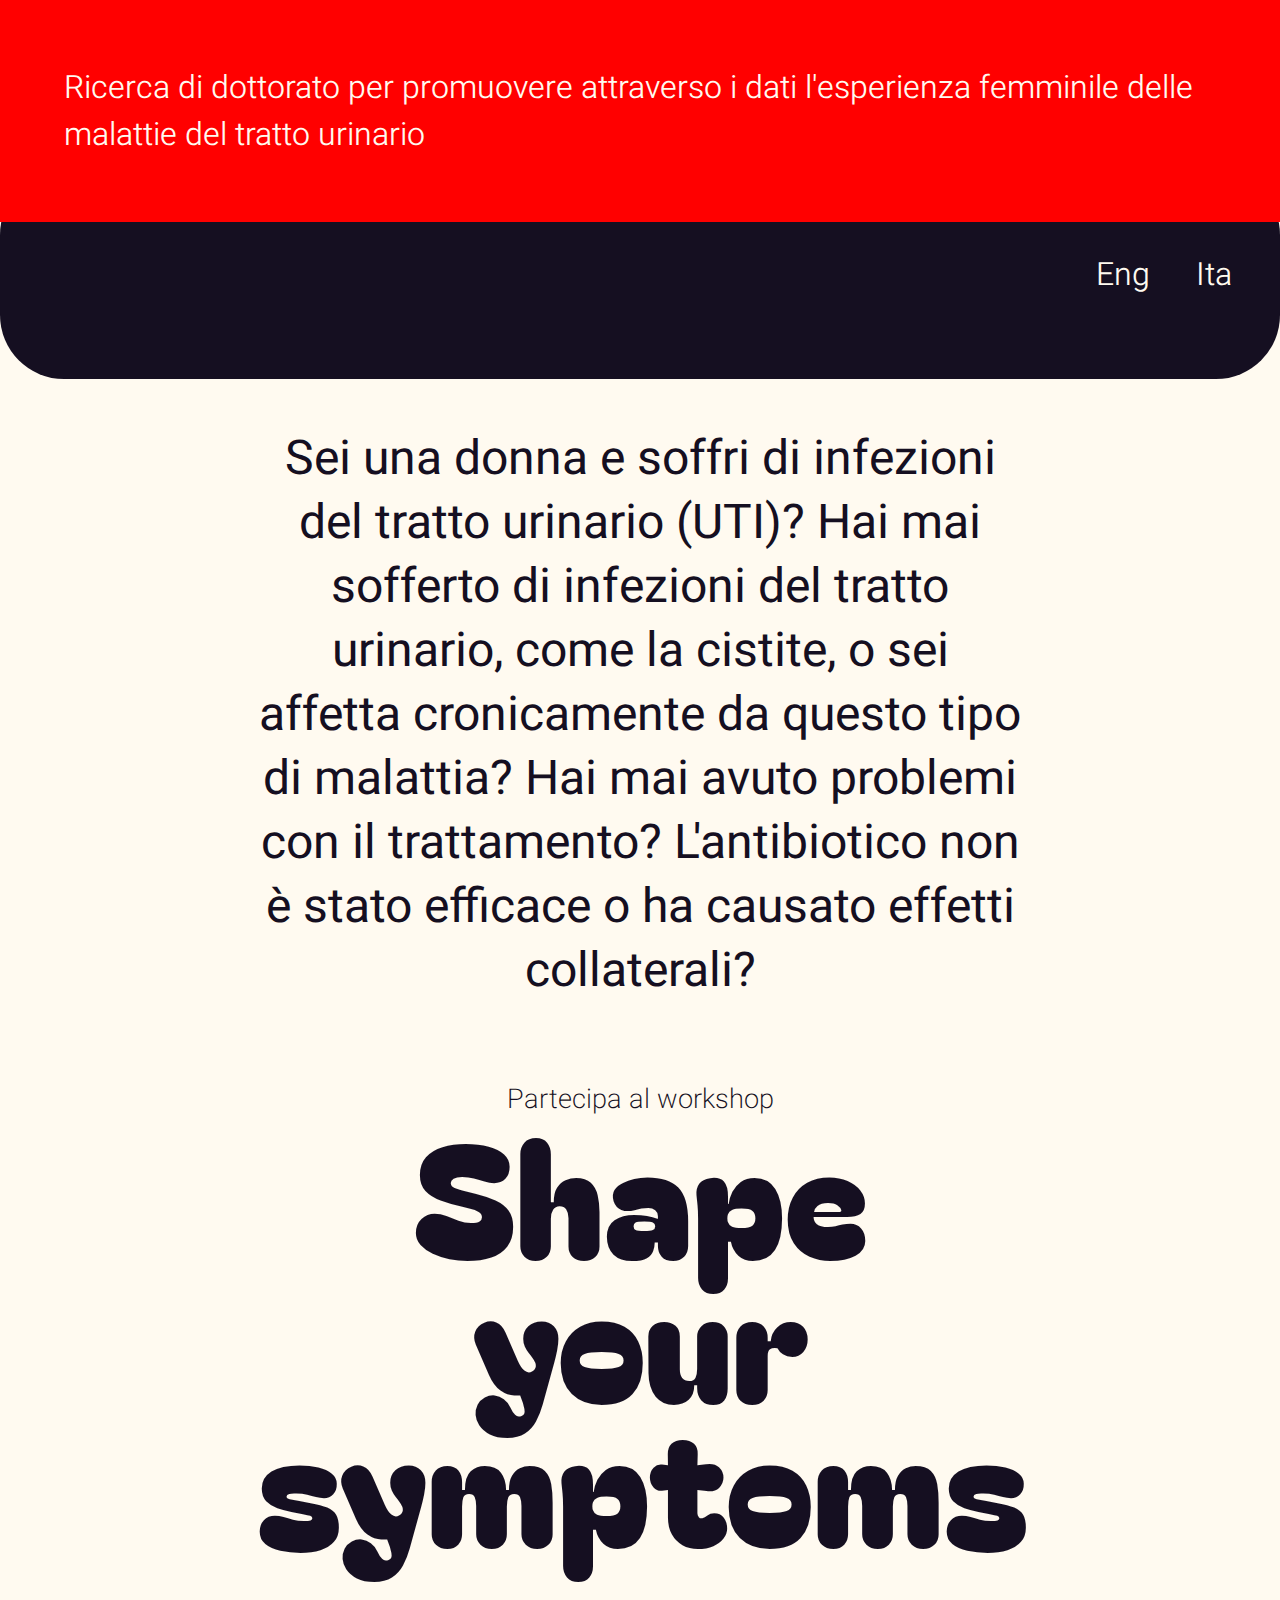
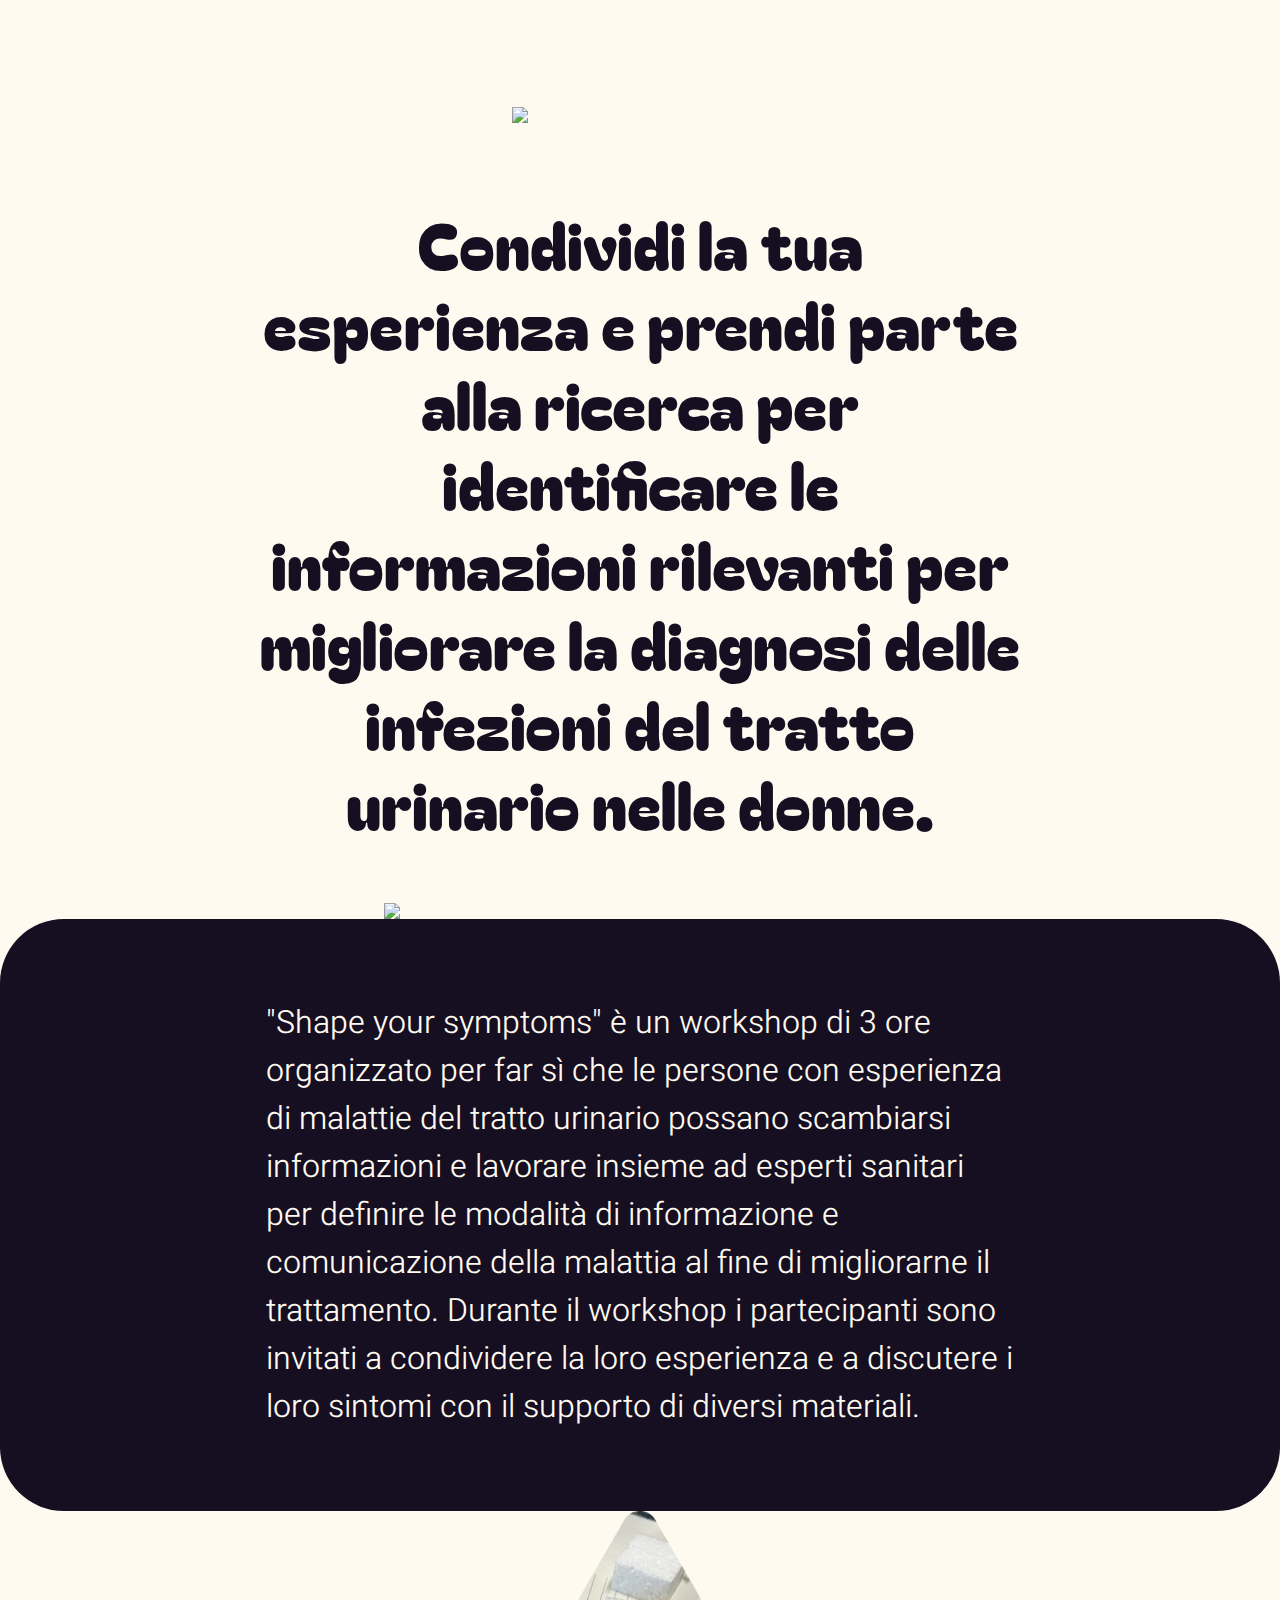
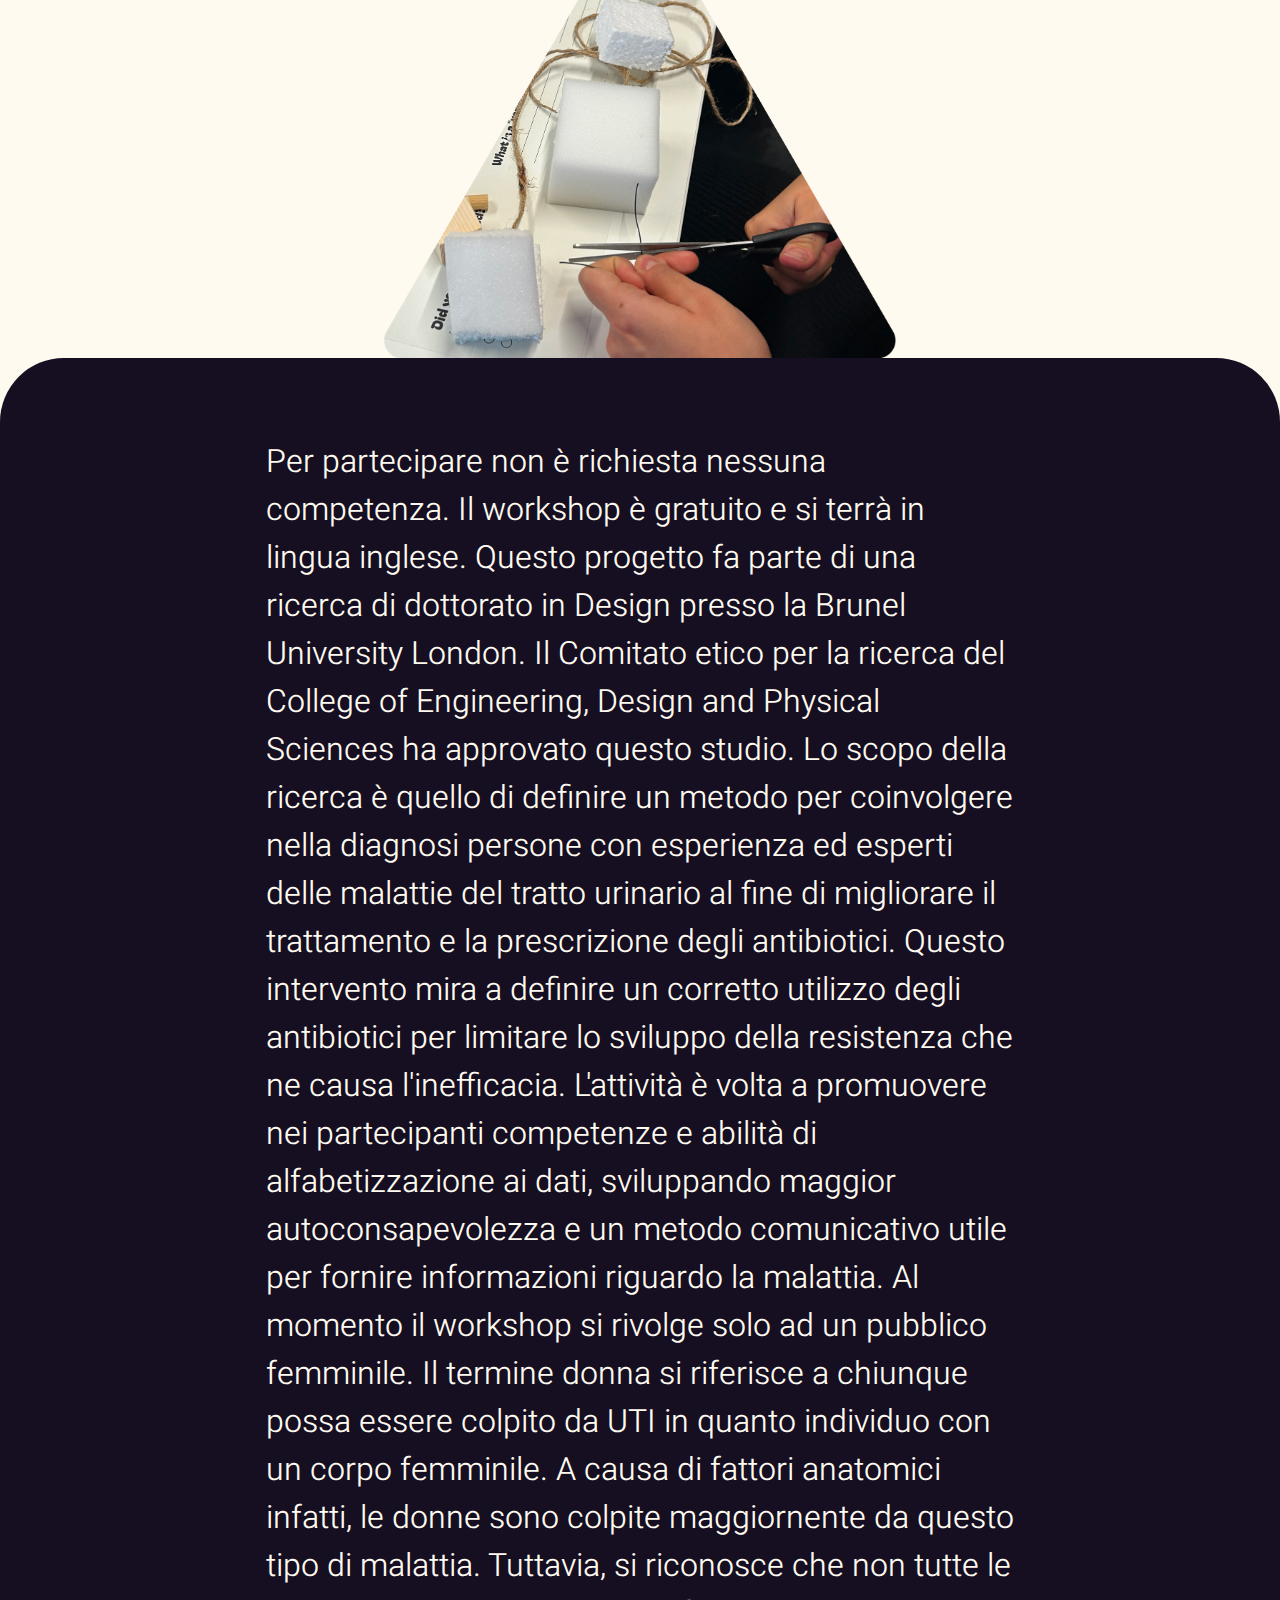
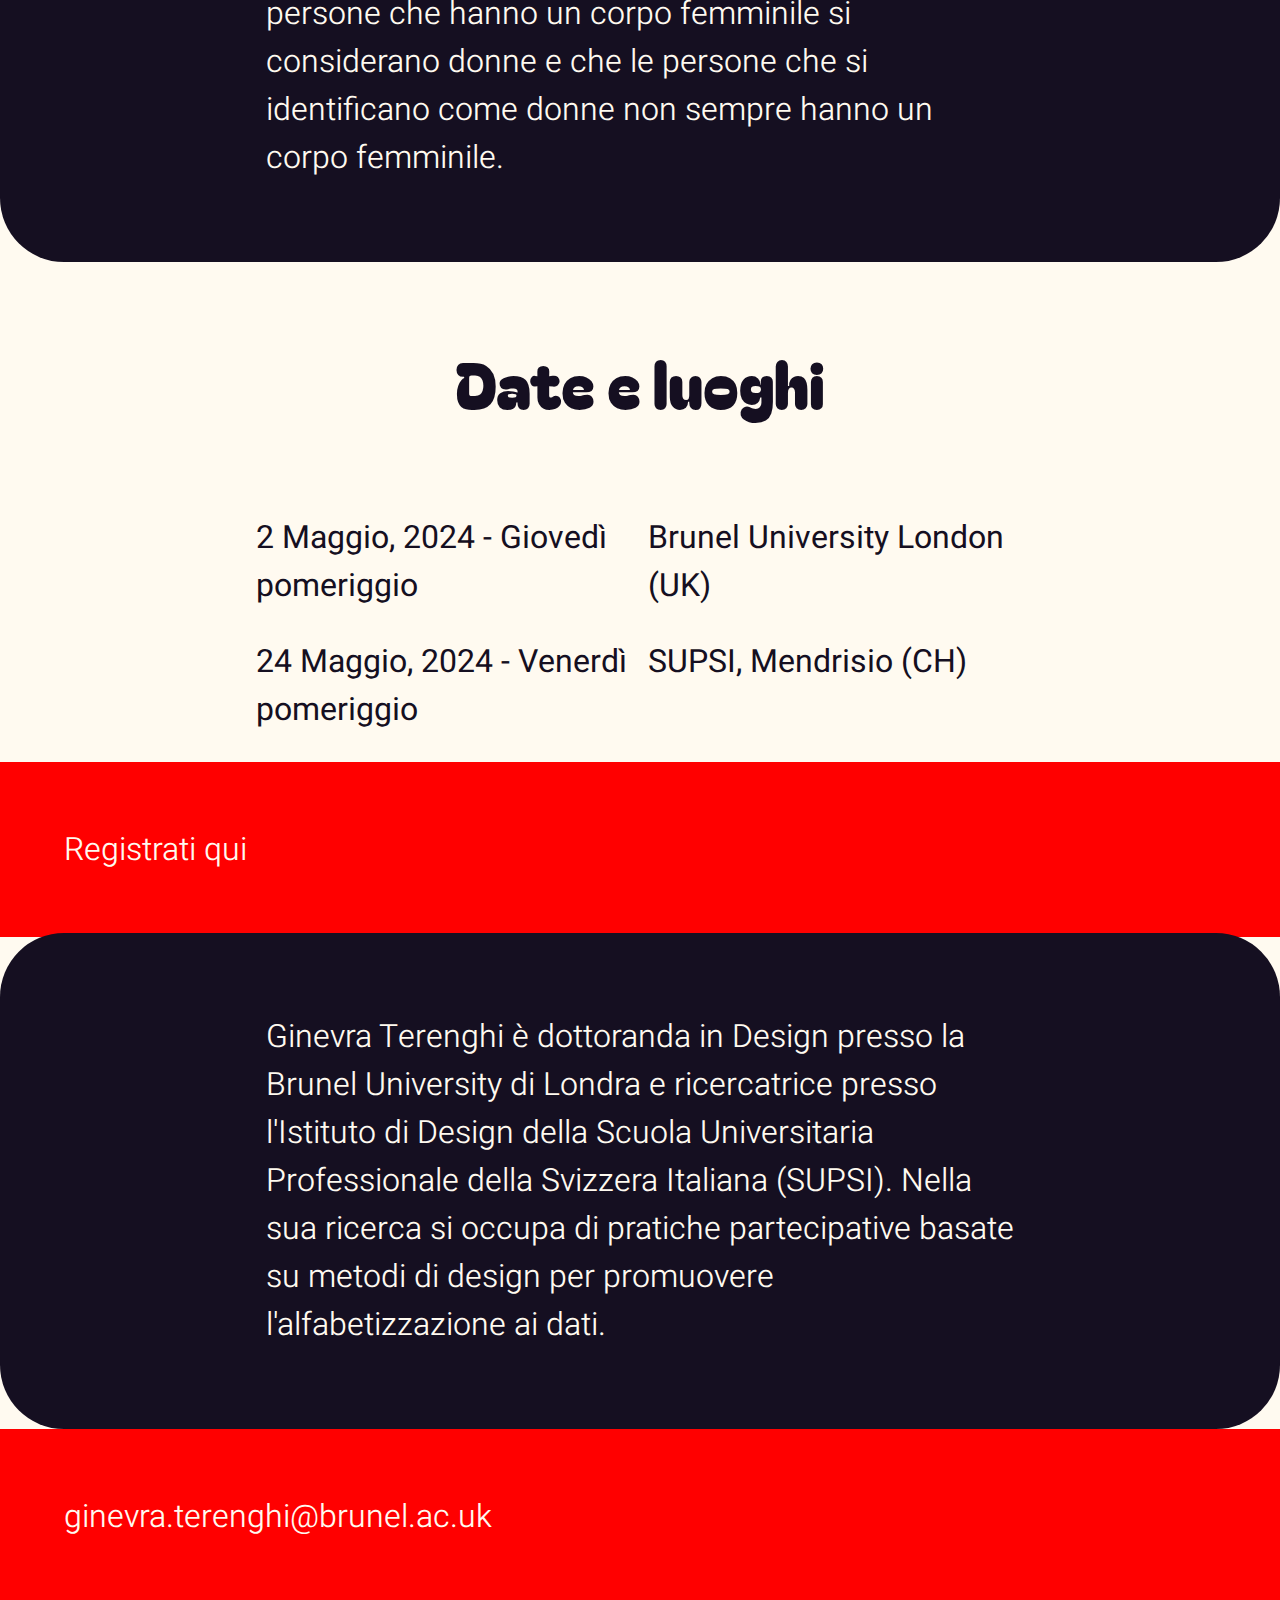
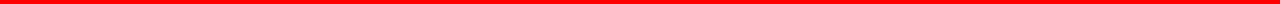
==== shape-your-symptoms-ita.html @ ef8afe9f "Update folders" ====
<!DOCTYPE html>
<html>

<head>
	<meta charset="utf-8">
	<meta name="viewport" content="width=device-width, initial-scale=1, shrink-to-fit=no">
	<title>Shape your symptoms: workshop</title>

	<!-- generate the social media meta tags from https://megatags.co/ and paste them here, replacing the placeholder ones -->
	<!-- Search Engine -->
	<meta name="description" content="Data pills and workshops to raise awareness on antibiotic consumption and AMR with data.">
	<meta name="image" content="thumbnail image of your work">
	<!-- Schema.org for Google -->
	<meta itemprop="name" content="MAKEAWARE!">
	<meta itemprop="description" content="Data pills and workshops to raise awareness on antibiotic consumption and AMR with data.">
	<meta itemprop="image" content="img-here">
	<!-- Twitter -->
	<meta name="twitter:card" content="summary">
	<meta name="twitter:title" content="MAKEAWARE!">
	<meta name="twitter:description" content="Data pills and workshops to raise awareness on antibiotic consumption and AMR with data.">
	<meta name="twitter:site" content="@name">
	<meta name="twitter:creator" content="your twitter handles here, if any">
	<meta name="twitter:image:src" content="thumbnail image of your work. Maximum dimension: 1024px x 512px; minimum dimension: 440px x 220px">
	<!-- Open Graph general (Facebook, Pinterest & Google+) -->
	<meta name="og:title" content="MAKEAWARE!">
	<meta name="og:description" content="Data pills and workshops to raise awareness on antibiotic consumption and AMR with data.">
	<meta name="og:image" content="thumbnail image of your work. Recommended dimension: 1200px x 630px; minimum dimension: 600px x 315px">
	<meta name="og:url" content="url to this page">
	<meta name="og:site_name" content="MAKEAWARE!">
	<meta name="og:locale" content="en_US">
	<meta name="og:type" content="website">


	<!-- fav icon link -->
	<link rel="shortcut icon" type="image/png" href="img/fav-s.png" />

	<!-- CSS -->
	<!-- <link rel="stylesheet" type="text/css" href="css/main.css">
	<link rel="stylesheet" type="text/css" href="css/pills.css">
	<link rel="stylesheet" type="text/css" href="css/network.css">
	<link rel="stylesheet" type="text/css" href="css/workshops.css">
	<link rel="stylesheet" type="text/css" href="css/questionnaire.css"> -->

	<link rel="stylesheet" type="text/css" href="css/shape-your-symptoms.css">

	<!-- font -->
	<link rel="preconnect" href="https://fonts.googleapis.com">
<link rel="preconnect" href="https://fonts.gstatic.com" crossorigin>
<link href="https://fonts.googleapis.com/css2?family=Bagel+Fat+One&display=swap" rel="stylesheet">

<link rel="preconnect" href="https://fonts.googleapis.com">
<link rel="preconnect" href="https://fonts.gstatic.com" crossorigin>
<link href="https://fonts.googleapis.com/css2?family=Bagel+Fat+One&family=Heebo:wght@100..900&display=swap" rel="stylesheet">



</head>


<body>

	<div class="navbar">
		<p class="shape-top">
            Ricerca di dottorato per promuovere attraverso i dati l'esperienza femminile delle malattie del tratto urinario
		</p>
	  </div>








	<!-- first line --->
	<!-- <div id="header-fixed-top">
		<section class="header-first">
			<p class="shape-top">
				PhD research to promote women’s agency in healthcare through data
			</p>
		</section>
    </div> -->

	<!-- second line --->

	<!-- <section class="header-second">
	
		<div class="container-language">
			<div class="box-language box1-language">
				<p class="text-white date">
					<a href="xxx">Eng</a>
				</p>
			</div>
			<div class="box-language box1-language">
				<p class="text-white date">
					<a href="xxx">Ita</a>
				</p>
			</div>
			<div class="box-language box1-language">
				<p class="text-white date">
					<a href="xxx">Fr</a>
				</p>
			</div>
			<div class="box-language box1-language">
				<p class="text-white date">
					<a href="xxx">Ger</a>
				</p>
			</div>
			
		</div>
	</section> -->
	
	<div class="main">
	<!-- second line --->
	<section class="block-dark">
		<div class="container-language">
			<div class="box-language box1-language">
				<p class="text-white date">
					<a href="index.html">Eng</a>
				</p>
			</div>
			<div class="box-language box1-language">
				<p class="text-white date">
					<a href="shape-your-symptoms-ita.html">Ita</a>
				</p>
			</div>
		</div>
	</section>

	<section class="block">
		<p class="text-question">
			Sei una donna e soffri di infezioni del tratto urinario (UTI)? Hai mai sofferto di infezioni del tratto urinario, come la cistite, o sei affetta cronicamente da questo tipo di malattia? Hai mai avuto problemi con il trattamento? L'antibiotico non è stato efficace o ha causato effetti collaterali?
		</p>
	</section>

	<section class="block">
		<p class="text-little">
			Partecipa al workshop
		</p>
		<p class="text-title">
			Shape your symptoms
		</p>
	</section>

	<section class="hand">
		<img class="w-pic1" src="img/hand.png">
	</section>

	<section class="block">
		<p class="text-special">
			Condividi la tua esperienza e prendi parte alla ricerca per identificare le informazioni rilevanti per migliorare la diagnosi delle infezioni del tratto urinario nelle donne. 
		</p>
	</section>

	<section class="block-pic">
		<img class="w-pic2" src="img/shape-pic1.png">
	</section>

	<section class="block-dark">
		<p class="text-white">
			"Shape your symptoms" è un workshop di 3 ore organizzato per far sì che le persone con esperienza di malattie del tratto urinario possano scambiarsi informazioni e lavorare insieme ad esperti sanitari per definire le modalità di informazione e comunicazione della malattia al fine di migliorarne il trattamento. Durante il workshop i partecipanti sono invitati a condividere la loro esperienza e a discutere i loro sintomi con il supporto di diversi materiali. 
		</p>
	</section>

	<section class="block-pic">
		<img class="w-pic2" src="img/shape-pic2.png">
	</section>

	<section class="block-dark">
		<p class="text-white">
			Per partecipare non è richiesta nessuna competenza. Il workshop è gratuito e si terrà in lingua inglese. Questo progetto fa parte di una ricerca di dottorato in Design presso la Brunel University London. Il Comitato etico per la ricerca del College of Engineering, Design and Physical Sciences ha approvato questo studio. Lo scopo della ricerca è quello di definire un metodo per coinvolgere nella diagnosi persone con esperienza ed esperti delle malattie del tratto urinario al fine di migliorare il trattamento e la prescrizione degli antibiotici. Questo intervento mira a definire un corretto utilizzo degli antibiotici per limitare lo sviluppo della resistenza che ne causa l'inefficacia. L'attività è volta a promuovere nei partecipanti competenze e abilità di alfabetizzazione ai dati, sviluppando maggior autoconsapevolezza e un metodo comunicativo utile per fornire informazioni riguardo la malattia.
            Al momento il workshop si rivolge solo ad un pubblico femminile. Il termine donna si riferisce a chiunque possa essere colpito da UTI in quanto individuo con un corpo femminile. A causa di fattori anatomici infatti, le donne sono colpite maggiornente da questo tipo di malattia. Tuttavia, si riconosce che non tutte le persone che hanno un corpo femminile si considerano donne e che le persone che si identificano come donne non sempre hanno un corpo femminile.
		</p>
	</section>

	<section class="block">
		<p class="text-special">
			Date e luoghi
		</p>
	</section>

	<section class="block">
	
		<div class="container">
			<div class="box box1">
				<p class="text-dark">
					2 Maggio, 2024 - Giovedì pomeriggio
				</p>
			</div>
			<div class="box box2">
				<p class="text-dark">
					Brunel University London (UK)
				</p>
			</div>
		</div>
	
	</section>

	<section class="block">
	
		<div class="container">
			<div class="box box1">
				<p class="text-dark">
					24 Maggio, 2024 - Venerdì pomeriggio
				</p>
			</div>
			<div class="box box2 space">
				<p class="text-dark">
					SUPSI, Mendrisio (CH)
				</p>
			</div>
		</div>
	
	</section>

	<!-- register here --->
		<section class="header-first">
			<p class="shape-top">
				<a href="https://forms.office.com/pages/responsepage.aspx?id=sZetTDVZA0GoZletmKFRfliASOpH655BlayQ9qJbtXpUMEQzQVNXMjlOWEQzQ1RLNllTWk9QUE1ZMS4u" target="_blank">Registrati qui</a>
			</p>
		</section>
	
	<section class="block-dark-last">
		<p class="text-white">
			Ginevra Terenghi è dottoranda in Design presso la Brunel University di Londra e ricercatrice presso l'Istituto di Design della Scuola Universitaria Professionale della Svizzera Italiana (SUPSI). Nella sua ricerca si occupa di pratiche partecipative basate su metodi di design per promuovere l'alfabetizzazione ai dati.
		</p>
	</section>


	<!-- mail --->
	<section class="header-first">
		<p class="shape-top">
			<a href="mailto:ginevra.terenghi@brunel.ac.uk" class="footer-link">ginevra.terenghi@brunel.ac.uk</a>
			
		</p>
	</section>



	
</div>
		
	



</body>
---- css/shape-your-symptoms.css ----
/* _________________________font_________________________________ */

.bagel-fat one-regular {
	font-family: "Bagel Fat One", system-ui;
	font-weight: 400;
	font-style: normal;
  }

  .heebo {
	font-family: "Heebo", sans-serif;
	font-optical-sizing: auto;
	font-weight: 300;
	font-style: normal;
  }
  
  .bagel-fat one-regular {
	font-family: "Bagel Fat One", system-ui;
	font-weight: 400;
	font-style: normal;
  }

  section {
    display: block;
	margin:auto;
	height:fit-content;
	margin-bottom: -4px;
}
  
 
 /* _________________________font_________________________________ */

 body {
	margin: 0;
	padding: 0;
}


.main {
	background-color: #FFFAF0;
	margin: 0;
	margin-top:10.7rem;
	padding: 0;
}

.navbar {
	overflow: hidden;
	background-color: #FF0000;
	position: fixed; /* Set the navbar to fixed position */
	top: 0; /* Position the navbar at the top of the page */
	width: 100%; /* Full width */
	padding:2rem;
  }

/* #header-fixed-top {
	position: fixed;
	width: 100%;
	z-index: 1;
} */

.header-first {
	padding:2rem;
	background-color: #FF0000;
}

.header-second {
	padding:2rem;
	background-color: #150F21;
	border-radius: 4rem;
	margin:0;
}

.block-dark {
	padding:1rem;
	padding-top: 3rem;
	padding-bottom: 3rem;
	background-color: #150F21;
	border-radius: 4rem;
	margin-bottom:0rem;
	margin-top:0rem;
}


.block-dark-last {
	padding:1rem;
	padding-top: 3rem;
	padding-bottom: 3rem;
	background-color: #150F21;
	border-radius: 4rem;
	margin-bottom:0rem;
}


.shape-top {
	font-family: "Heebo", sans-serif;
  	font-optical-sizing: auto;
  	font-weight: 300;
  	font-style: normal;
	font-size: 2rem;
	color: #FFFAF0;
	text-decoration: none;
	padding-left:2rem;

  }

  .shape-top a {
	font-family: "Heebo", sans-serif;
  	font-optical-sizing: auto;
  	font-weight: 300;
  	font-style: normal;
	font-size: 2rem;
	color: #FFFAF0;
	text-decoration: none;
	
  }

  .shape-top :hover {
	font-family: "Heebo", sans-serif;
  	font-optical-sizing: auto;
  	font-weight: 600;
  	font-style: normal;
	font-size: 2rem;
	color: #FFFAF0;
	text-decoration: none;
	
  }

  .language-top {
	font-family: "Heebo", sans-serif;
  	font-optical-sizing: auto;
  	font-weight: 300;
  	font-style: normal;
	font-size: 2rem;
	text-align: right;
	color: #FFFAF0;
  }

.text-question {
	font-family: "Heebo", sans-serif;
  	font-optical-sizing: auto;
  	font-weight: 400;
  	font-style: normal;
	font-size: 3rem;
	line-height: 4rem;
	color: #150F21;
	text-align: center;
  }

  .text-white {
	font-family: "Heebo", sans-serif;
  	font-optical-sizing: auto;
  	font-weight: 300;
  	font-style: normal;
	font-size: 2rem;
	line-height: 3rem;
	color: #FFFAF0;
	text-align: left;
	width: 60%;
	margin-left: auto;
	margin-right: auto;
  }

  .text-white a {
	font-family: "Heebo", sans-serif;
  	font-optical-sizing: auto;
  	font-weight: 300;
  	font-style: normal;
	font-size: 2rem;
	line-height: 3rem;
	color: #FFFAF0;
	text-align: left;
	width: 60%;
	margin-left: auto;
	margin-right: auto;
	text-decoration: none;
  }

  .text-white :hover {
	font-family: "Heebo", sans-serif;
  	font-optical-sizing: auto;
  	font-weight: 600;
  	font-style: normal;
	font-size: 2rem;
	line-height: 3rem;
	color: #FFFAF0;
	text-align: left;
	width: 60%;
	margin-left: auto;
	margin-right: auto;
  }

  .text-dark {
	font-family: "Heebo", sans-serif;
  	font-optical-sizing: auto;
  	font-weight: 400;
  	font-style: normal;
	font-size: 2rem;
	line-height: 3rem;
	color: #150F21;
	text-align: left;
	margin:0;
	padding:0;
  }

  .text-little {
	font-family: "Heebo", sans-serif;
  	font-optical-sizing: auto;
  	font-weight: 200;
  	font-style: normal;
	font-size: 1.7rem;
	color: #150F21;
	text-align: center;
	margin-top: 5rem;
	margin-bottom: 0;
	padding-bottom: 0;
  }

  .text-title {
	font-family: "Bagel Fat One", system-ui;
	font-weight: 400;
	font-style: normal;
	font-size: 10rem;
	line-height: 9rem;
	color: #150F21;
	text-align: center;
	padding-top: 0;
	margin-top: 0;
  }

  .text-special {
	font-family: "Bagel Fat One", system-ui;
	font-weight: 400;
	font-style: normal;
	font-size: 4rem;
	line-height: 5rem;
	color: #150F21;
	text-align: center;
	padding-top: 0;
	margin-top: 5rem;
	padding-bottom: 0;
	/* margin-bottom: 5rem; */
  }

.block {
	padding:0rem;
	width: 60%;
	margin-left: auto;
	margin-right: auto;
}

.block-pic {
	padding:0rem;
	width: 40%;
	margin-left: auto;
	margin-right: auto;
	margin-bottom:-4px;
	padding-bottom:0;
}

.hand {
	padding:0rem;
	margin-left: 40%;
	margin-right: 0;
}

.w-pic1 {
	align-content: right;
	width:100%;
}

.w-pic2 {
	align-content: centred;
	width:100%;
	margin-left: auto;
	margin-right: auto;
	padding-bottom:0rem;
}


.container {
    display: flex;
    justify-content: space-between;
    width: 100%;
	padding-top:2rem;
	margin-bottom:0rem;
}

.box {
    width: 100%; /* Adjusts the width of each box to fit side by side in the container */
    padding-top: 0;
    text-align: left;
}

.box1 {
	padding-right: 1rem;
	padding-top: 0;
	width: 50%;
}

.box2 {
	width: 50%;
	padding-top: 0;
}

.container-language {
    display: flex;
    justify-content: space-between;
    width: 10%;
	margin-left: auto; 
	margin-right: 0;
	padding-right: 3rem;
}


.box-language {
    width: 100%; /* Adjusts the width of each box to fit side by side in the container */
    padding: 0;
    text-align: right;
	margin:0;
}

.box1-language {
	padding-right: 0rem;
	width: 20%;
}


.space {
	margin-bottom:5rem;
}

.space2 {
	margin-bottom:2rem;
}








/* _________________________break point_________________________________ */

@media (min-width: 900px) {

}
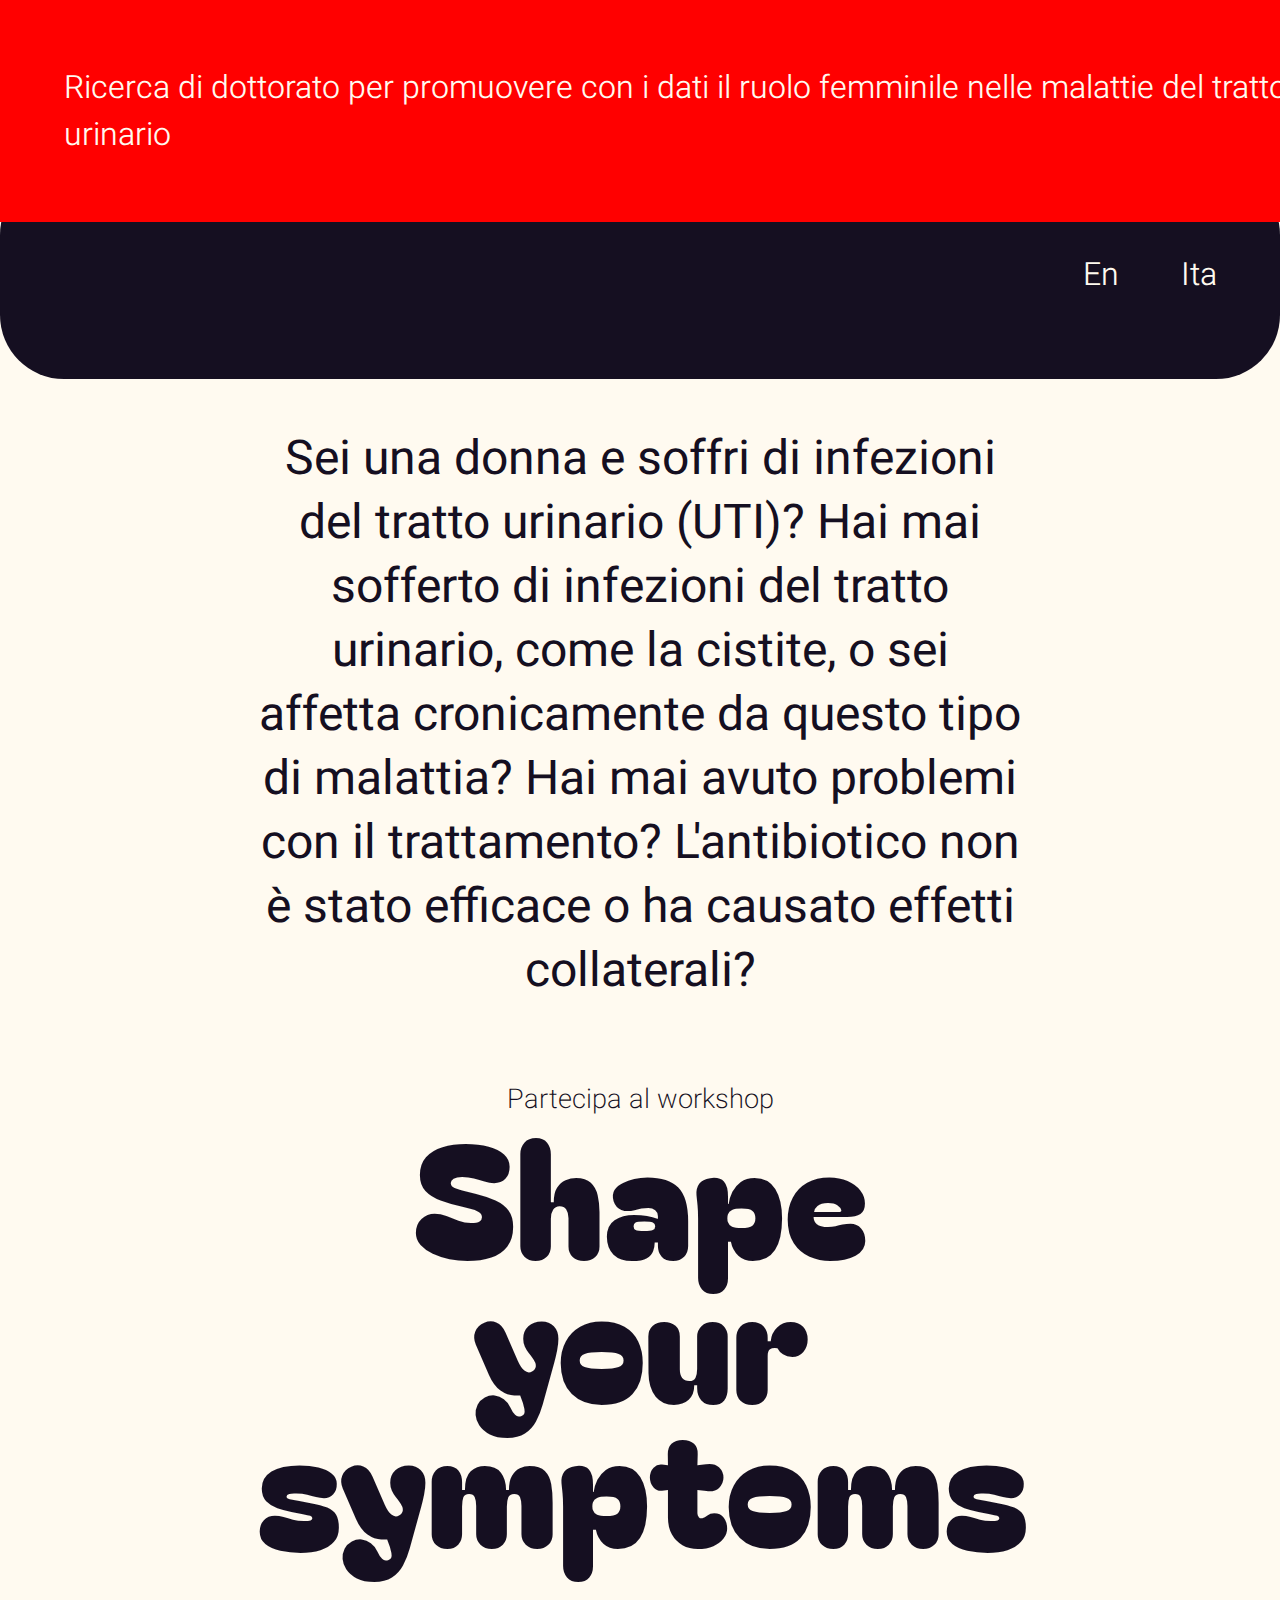
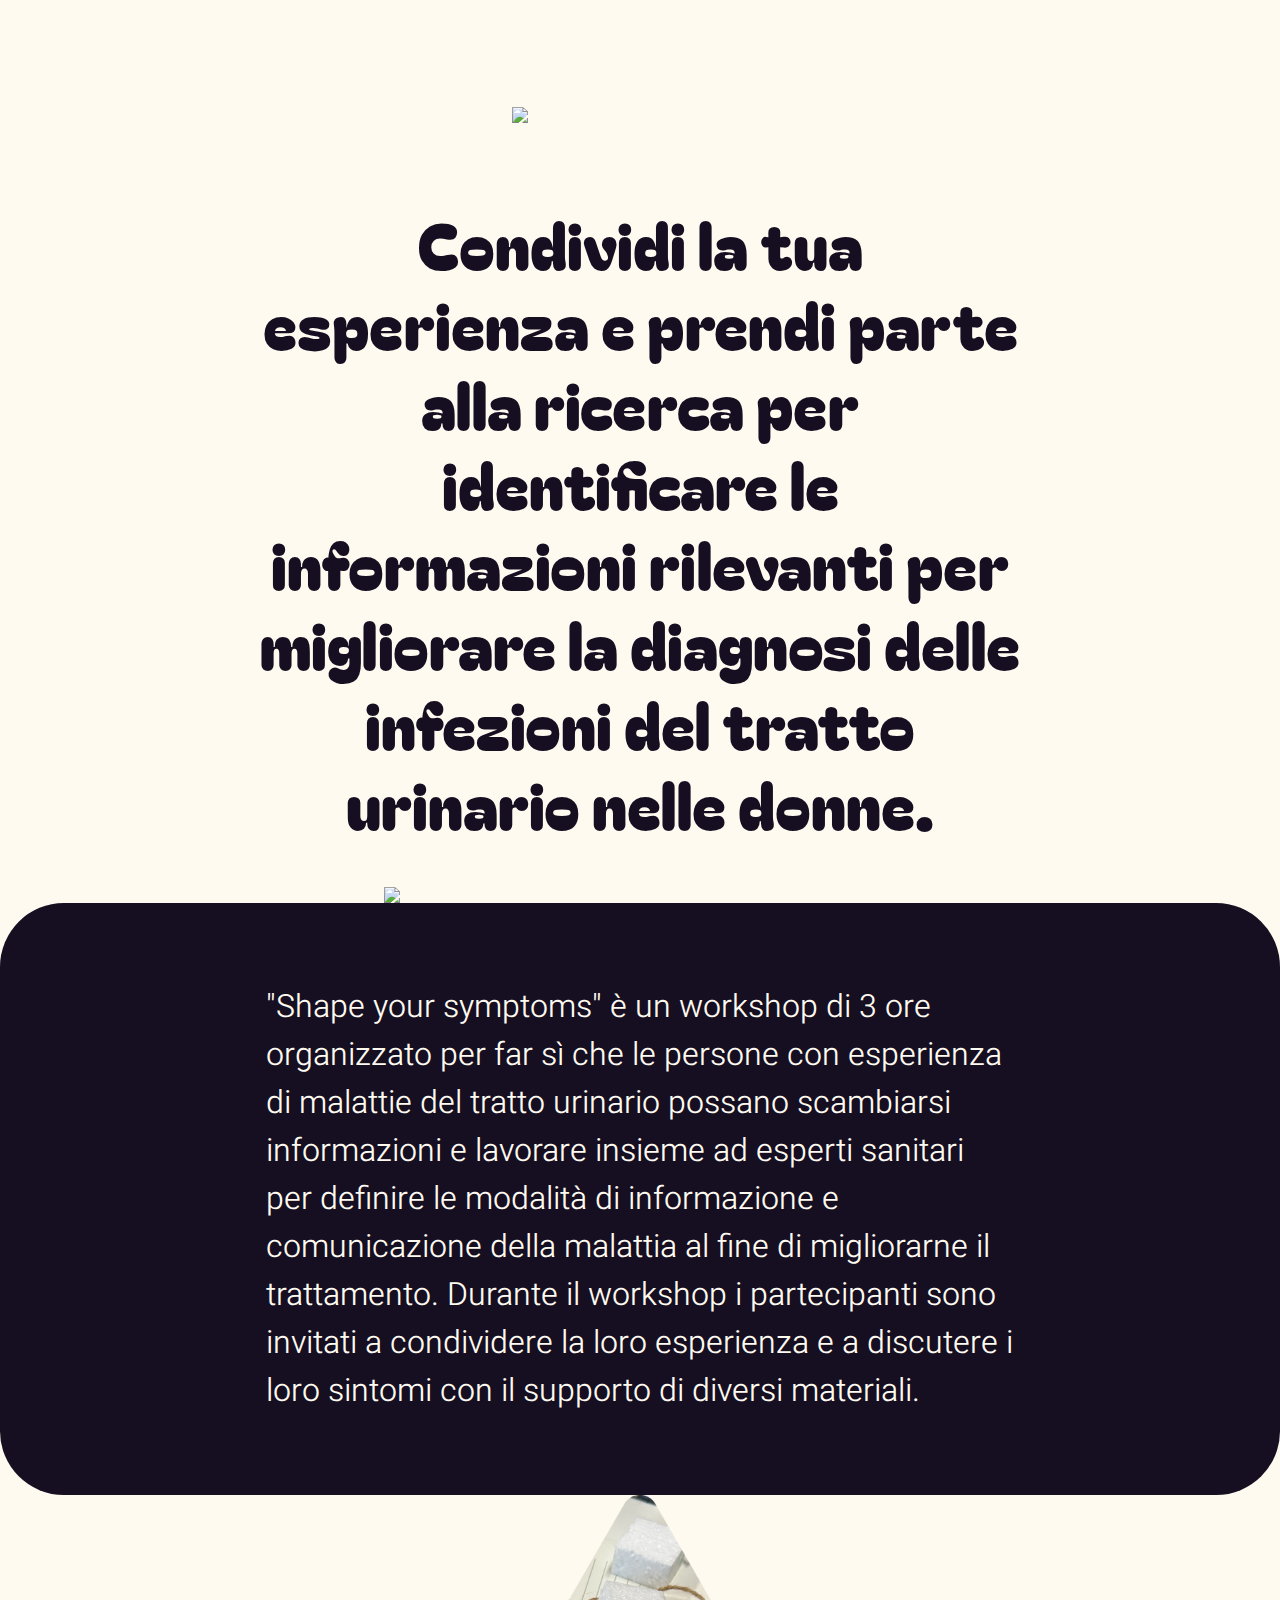
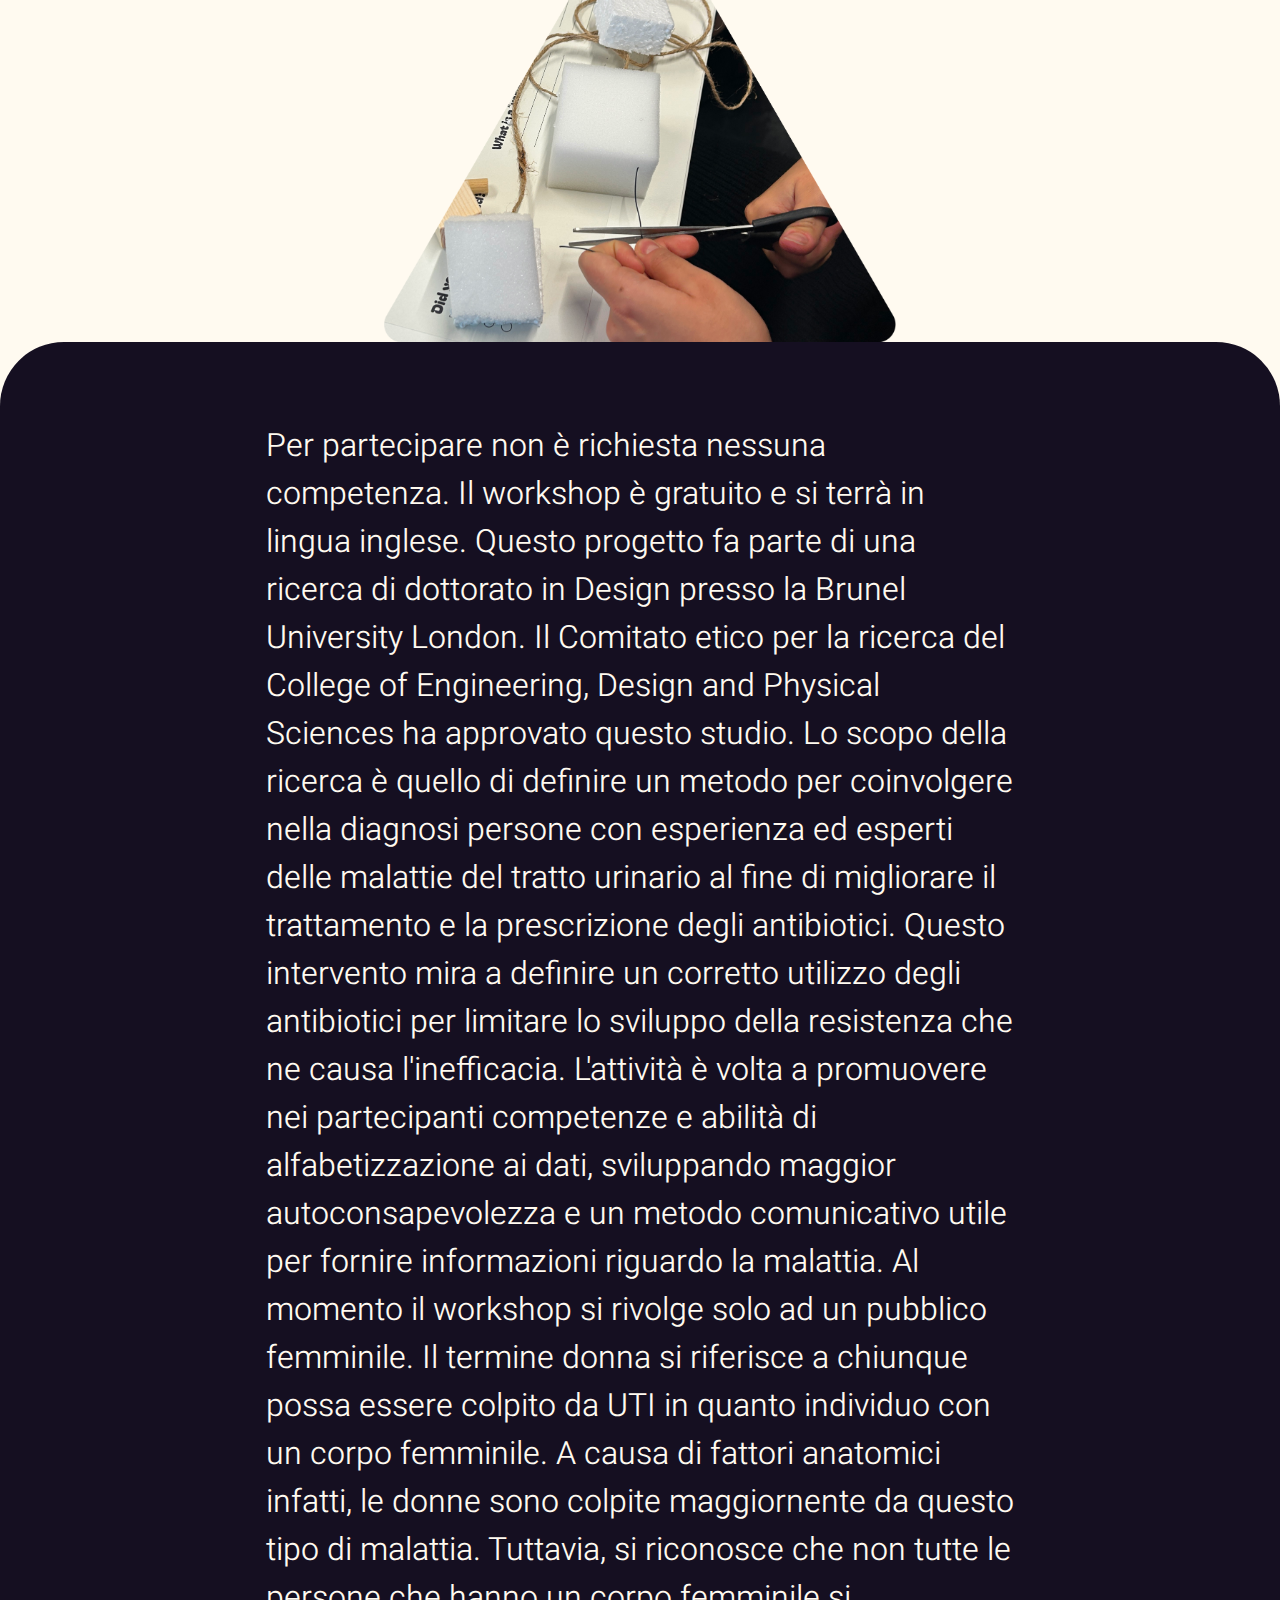
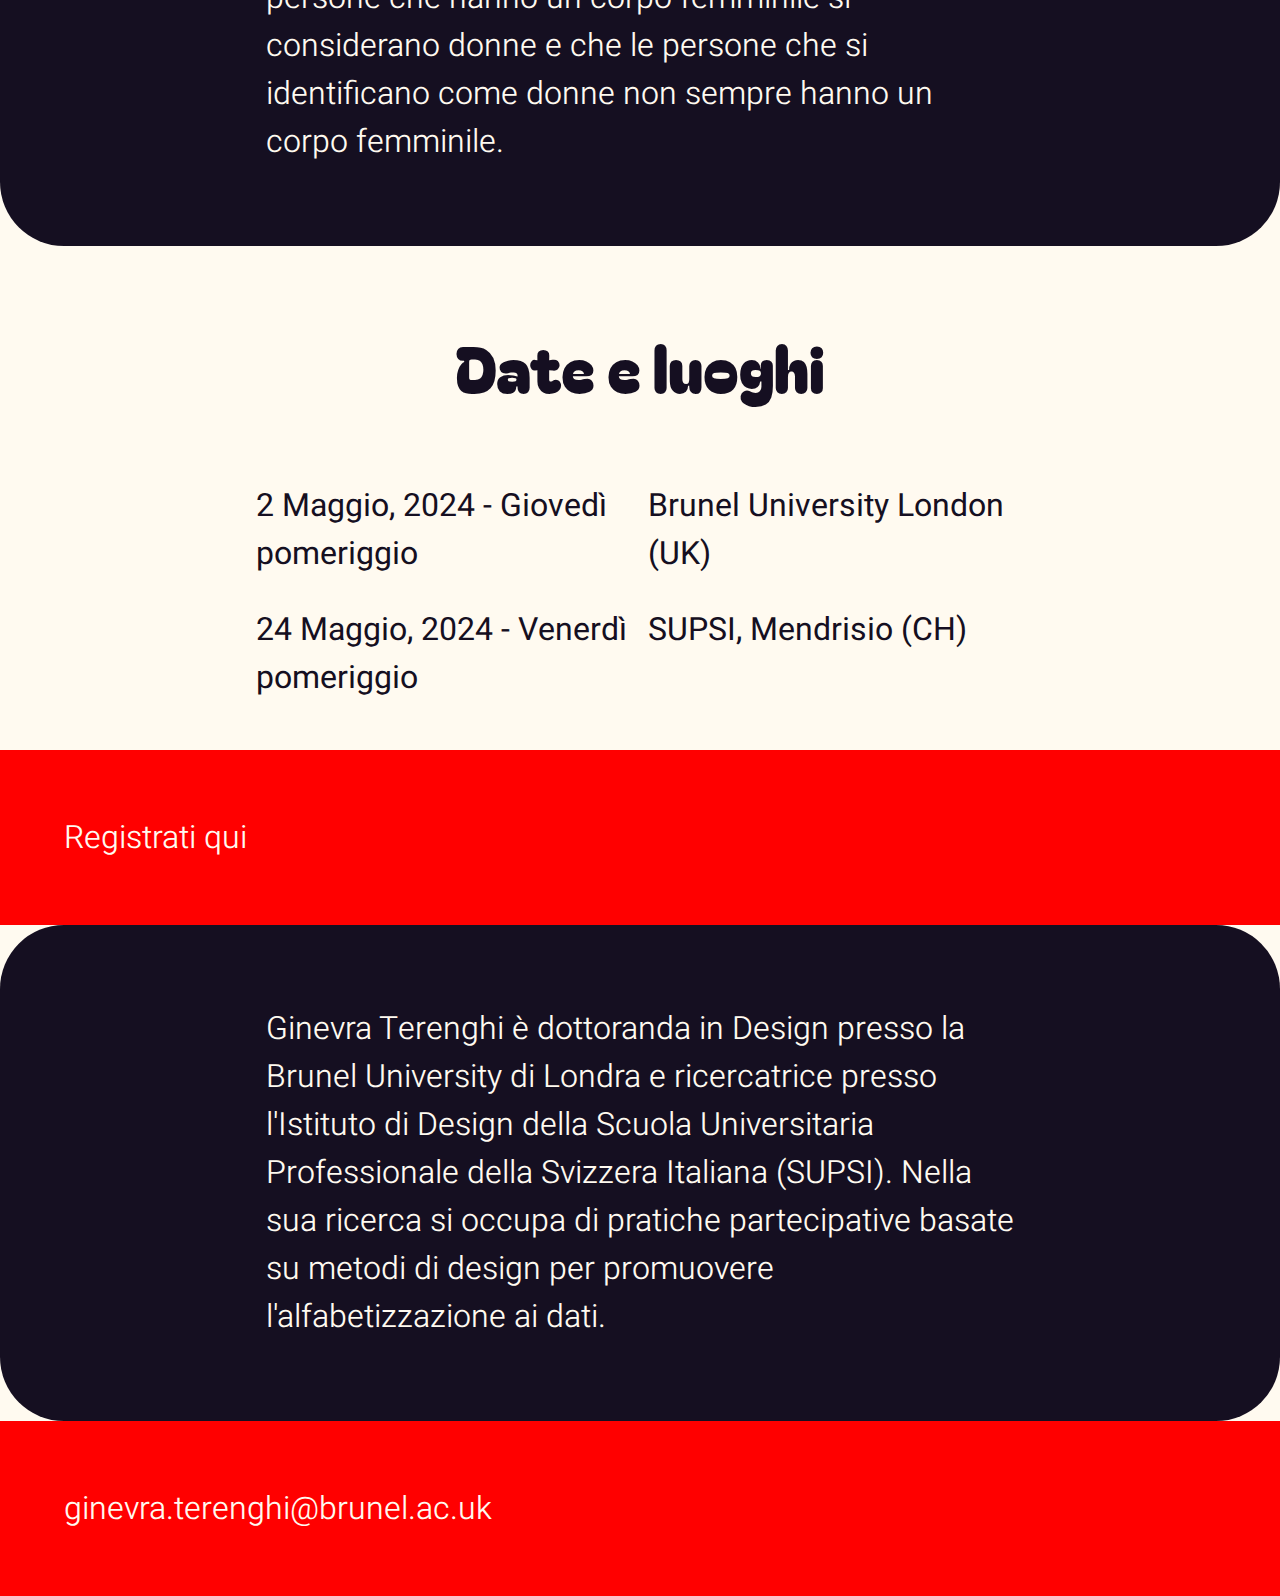
==== commit ea9f27c0: "responsive" ====
--- a/shape-your-symptoms-ita.html
+++ b/shape-your-symptoms-ita.html
@@ -61,7 +61,7 @@
 
 	<div class="navbar">
 		<p class="shape-top">
-            Ricerca di dottorato per promuovere attraverso i dati l'esperienza femminile delle malattie del tratto urinario
+			Ricerca di dottorato per promuovere con i dati il ruolo femminile nelle malattie del tratto urinario
 		</p>
 	  </div>
 
@@ -112,11 +112,11 @@
 	
 	<div class="main">
 	<!-- second line --->
-	<section class="block-dark">
+	<section class="block-dark-first">
 		<div class="container-language">
 			<div class="box-language box1-language">
 				<p class="text-white date">
-					<a href="index.html">Eng</a>
+					<a href="index.html">En</a>
 				</p>
 			</div>
 			<div class="box-language box1-language">
@@ -124,6 +124,7 @@
 					<a href="shape-your-symptoms-ita.html">Ita</a>
 				</p>
 			</div>
+			
 		</div>
 	</section>
 
@@ -147,8 +148,8 @@
 	</section>
 
 	<section class="block">
-		<p class="text-special">
-			Condividi la tua esperienza e prendi parte alla ricerca per identificare le informazioni rilevanti per migliorare la diagnosi delle infezioni del tratto urinario nelle donne. 
+		<p class="text-special space">
+			Condividi la tua esperienza e prendi parte alla ricerca per identificare le informazioni rilevanti per migliorare la diagnosi delle infezioni del tratto urinario nelle donne.
 		</p>
 	</section>
 
@@ -158,7 +159,7 @@
 
 	<section class="block-dark">
 		<p class="text-white">
-			"Shape your symptoms" è un workshop di 3 ore organizzato per far sì che le persone con esperienza di malattie del tratto urinario possano scambiarsi informazioni e lavorare insieme ad esperti sanitari per definire le modalità di informazione e comunicazione della malattia al fine di migliorarne il trattamento. Durante il workshop i partecipanti sono invitati a condividere la loro esperienza e a discutere i loro sintomi con il supporto di diversi materiali. 
+			"Shape your symptoms" è un workshop di 3 ore organizzato per far sì che le persone con esperienza di malattie del tratto urinario possano scambiarsi informazioni e lavorare insieme ad esperti sanitari per definire le modalità di informazione e comunicazione della malattia al fine di migliorarne il trattamento. Durante il workshop i partecipanti sono invitati a condividere la loro esperienza e a discutere i loro sintomi con il supporto di diversi materiali.
 		</p>
 	</section>
 
@@ -168,13 +169,12 @@
 
 	<section class="block-dark">
 		<p class="text-white">
-			Per partecipare non è richiesta nessuna competenza. Il workshop è gratuito e si terrà in lingua inglese. Questo progetto fa parte di una ricerca di dottorato in Design presso la Brunel University London. Il Comitato etico per la ricerca del College of Engineering, Design and Physical Sciences ha approvato questo studio. Lo scopo della ricerca è quello di definire un metodo per coinvolgere nella diagnosi persone con esperienza ed esperti delle malattie del tratto urinario al fine di migliorare il trattamento e la prescrizione degli antibiotici. Questo intervento mira a definire un corretto utilizzo degli antibiotici per limitare lo sviluppo della resistenza che ne causa l'inefficacia. L'attività è volta a promuovere nei partecipanti competenze e abilità di alfabetizzazione ai dati, sviluppando maggior autoconsapevolezza e un metodo comunicativo utile per fornire informazioni riguardo la malattia.
-            Al momento il workshop si rivolge solo ad un pubblico femminile. Il termine donna si riferisce a chiunque possa essere colpito da UTI in quanto individuo con un corpo femminile. A causa di fattori anatomici infatti, le donne sono colpite maggiornente da questo tipo di malattia. Tuttavia, si riconosce che non tutte le persone che hanno un corpo femminile si considerano donne e che le persone che si identificano come donne non sempre hanno un corpo femminile.
-		</p>
-	</section>
-
-	<section class="block">
-		<p class="text-special">
+			Per partecipare non è richiesta nessuna competenza. Il workshop è gratuito e si terrà in lingua inglese. Questo progetto fa parte di una ricerca di dottorato in Design presso la Brunel University London. Il Comitato etico per la ricerca del College of Engineering, Design and Physical Sciences ha approvato questo studio. Lo scopo della ricerca è quello di definire un metodo per coinvolgere nella diagnosi persone con esperienza ed esperti delle malattie del tratto urinario al fine di migliorare il trattamento e la prescrizione degli antibiotici. Questo intervento mira a definire un corretto utilizzo degli antibiotici per limitare lo sviluppo della resistenza che ne causa l'inefficacia. L'attività è volta a promuovere nei partecipanti competenze e abilità di alfabetizzazione ai dati, sviluppando maggior autoconsapevolezza e un metodo comunicativo utile per fornire informazioni riguardo la malattia. Al momento il workshop si rivolge solo ad un pubblico femminile. Il termine donna si riferisce a chiunque possa essere colpito da UTI in quanto individuo con un corpo femminile. A causa di fattori anatomici infatti, le donne sono colpite maggiornente da questo tipo di malattia. Tuttavia, si riconosce che non tutte le persone che hanno un corpo femminile si considerano donne e che le persone che si identificano come donne non sempre hanno un corpo femminile.
+		</p>
+	</section>
+
+	<section class="block">
+		<p class="text-special space">
 			Date e luoghi
 		</p>
 	</section>
@@ -196,7 +196,7 @@
 	
 	</section>
 
-	<section class="block">
+	<section class="block space">
 	
 		<div class="container">
 			<div class="box box1">
--- a/css/shape-your-symptoms.css
+++ b/css/shape-your-symptoms.css
@@ -38,7 +38,7 @@
 .main {
 	background-color: #FFFAF0;
 	margin: 0;
-	margin-top:10.7rem;
+	margin-top:5.4rem;
 	padding: 0;
 }
 
@@ -47,8 +47,8 @@
 	background-color: #FF0000;
 	position: fixed; /* Set the navbar to fixed position */
 	top: 0; /* Position the navbar at the top of the page */
-	width: 100%; /* Full width */
-	padding:2rem;
+	/* width: 100%; Full width */
+	padding:1rem;
   }
 
 /* #header-fixed-top {
@@ -58,8 +58,10 @@
 } */
 
 .header-first {
-	padding:2rem;
+	padding:1rem;
 	background-color: #FF0000;
+	padding-bottom: 1rem;
+	margin-bottom:0;
 }
 
 .header-second {
@@ -69,12 +71,22 @@
 	margin:0;
 }
 
+.block-dark-first {
+	padding:1rem;
+	padding-top: 0rem;
+	padding-bottom: 0rem;
+	background-color: #150F21;
+	border-radius: 2rem;
+	margin-bottom:0rem;
+	margin-top:6.9rem;
+}
+
 .block-dark {
 	padding:1rem;
-	padding-top: 3rem;
-	padding-bottom: 3rem;
-	background-color: #150F21;
-	border-radius: 4rem;
+	padding-top: 1rem;
+	padding-bottom: 1rem;
+	background-color: #150F21;
+	border-radius: 2rem;
 	margin-bottom:0rem;
 	margin-top:0rem;
 }
@@ -82,10 +94,10 @@
 
 .block-dark-last {
 	padding:1rem;
-	padding-top: 3rem;
-	padding-bottom: 3rem;
-	background-color: #150F21;
-	border-radius: 4rem;
+	padding-top: 1rem;
+	padding-bottom: 1rem;
+	background-color: #150F21;
+	border-radius: 2rem;
 	margin-bottom:0rem;
 }
 
@@ -95,10 +107,10 @@
   	font-optical-sizing: auto;
   	font-weight: 300;
   	font-style: normal;
-	font-size: 2rem;
+	font-size: 1rem;
 	color: #FFFAF0;
 	text-decoration: none;
-	padding-left:2rem;
+	padding-left:0rem;
 
   }
 
@@ -107,7 +119,6 @@
   	font-optical-sizing: auto;
   	font-weight: 300;
   	font-style: normal;
-	font-size: 2rem;
 	color: #FFFAF0;
 	text-decoration: none;
 	
@@ -118,7 +129,6 @@
   	font-optical-sizing: auto;
   	font-weight: 600;
   	font-style: normal;
-	font-size: 2rem;
 	color: #FFFAF0;
 	text-decoration: none;
 	
@@ -139,8 +149,8 @@
   	font-optical-sizing: auto;
   	font-weight: 400;
   	font-style: normal;
-	font-size: 3rem;
-	line-height: 4rem;
+	font-size: 2rem;
+	line-height: 2.5rem;
 	color: #150F21;
 	text-align: center;
   }
@@ -150,51 +160,51 @@
   	font-optical-sizing: auto;
   	font-weight: 300;
   	font-style: normal;
-	font-size: 2rem;
+	font-size: 1rem;
+	line-height: 1.5rem;
+	color: #FFFAF0;
+	text-align: left;
+	width: 100%;
+	margin-left: auto;
+	margin-right: auto;
+  }
+
+
+  .text-white a {
+	font-family: "Heebo", sans-serif;
+  	font-optical-sizing: auto;
+  	font-weight: 300;
+  	font-style: normal;
 	line-height: 3rem;
 	color: #FFFAF0;
 	text-align: left;
 	width: 60%;
 	margin-left: auto;
 	margin-right: auto;
-  }
-
-  .text-white a {
-	font-family: "Heebo", sans-serif;
-  	font-optical-sizing: auto;
-  	font-weight: 300;
-  	font-style: normal;
-	font-size: 2rem;
+	text-decoration: none;
+  }
+
+  .text-white :hover {
+	font-family: "Heebo", sans-serif;
+  	font-optical-sizing: auto;
+  	font-weight: 600;
+  	font-style: normal;
 	line-height: 3rem;
 	color: #FFFAF0;
 	text-align: left;
 	width: 60%;
 	margin-left: auto;
 	margin-right: auto;
-	text-decoration: none;
-  }
-
-  .text-white :hover {
-	font-family: "Heebo", sans-serif;
-  	font-optical-sizing: auto;
-  	font-weight: 600;
-  	font-style: normal;
-	font-size: 2rem;
-	line-height: 3rem;
-	color: #FFFAF0;
-	text-align: left;
-	width: 60%;
-	margin-left: auto;
-	margin-right: auto;
-  }
+  }
+
 
   .text-dark {
 	font-family: "Heebo", sans-serif;
   	font-optical-sizing: auto;
   	font-weight: 400;
   	font-style: normal;
-	font-size: 2rem;
-	line-height: 3rem;
+	font-size: 1rem;
+	line-height: 1.5em;
 	color: #150F21;
 	text-align: left;
 	margin:0;
@@ -206,10 +216,10 @@
   	font-optical-sizing: auto;
   	font-weight: 200;
   	font-style: normal;
-	font-size: 1.7rem;
-	color: #150F21;
-	text-align: center;
-	margin-top: 5rem;
+	font-size: 1.2rem;
+	color: #150F21;
+	text-align: center;
+	margin-top: 2rem;
 	margin-bottom: 0;
 	padding-bottom: 0;
   }
@@ -218,8 +228,8 @@
 	font-family: "Bagel Fat One", system-ui;
 	font-weight: 400;
 	font-style: normal;
-	font-size: 10rem;
-	line-height: 9rem;
+	font-size: 4rem;
+	line-height: 3.8rem;
 	color: #150F21;
 	text-align: center;
 	padding-top: 0;
@@ -230,26 +240,26 @@
 	font-family: "Bagel Fat One", system-ui;
 	font-weight: 400;
 	font-style: normal;
-	font-size: 4rem;
-	line-height: 5rem;
+	font-size: 2.5rem;
+	line-height: 3rem;
 	color: #150F21;
 	text-align: center;
 	padding-top: 0;
-	margin-top: 5rem;
+	margin-top: 1rem;
 	padding-bottom: 0;
-	/* margin-bottom: 5rem; */
+	margin-bottom: 0rem;
   }
 
 .block {
 	padding:0rem;
-	width: 60%;
+	width: 80%;
 	margin-left: auto;
 	margin-right: auto;
 }
 
 .block-pic {
 	padding:0rem;
-	width: 40%;
+	width: 70%;
 	margin-left: auto;
 	margin-right: auto;
 	margin-bottom:-4px;
@@ -258,7 +268,7 @@
 
 .hand {
 	padding:0rem;
-	margin-left: 40%;
+	margin-left: 20%;
 	margin-right: 0;
 }
 
@@ -303,11 +313,11 @@
 
 .container-language {
     display: flex;
-    justify-content: space-between;
-    width: 10%;
-	margin-left: auto; 
-	margin-right: 0;
-	padding-right: 3rem;
+		justify-content: space-between;
+		width: 30%;
+		margin-left: auto; 
+		margin-right: 0;
+		padding-right: 1rem;
 }
 
 
@@ -325,7 +335,7 @@
 
 
 .space {
-	margin-bottom:5rem;
+	margin-bottom:1rem;
 }
 
 .space2 {
@@ -341,6 +351,190 @@
 
 /* _________________________break point_________________________________ */
 
-@media (min-width: 900px) {
+@media (min-width: 800px) {
+
+	.navbar {
+		overflow: hidden;
+		background-color: #FF0000;
+		position: fixed; /* Set the navbar to fixed position */
+		top: 0; /* Position the navbar at the top of the page */
+		width: 100%; /* Full width */
+		padding:2rem;
+	  }
+	  
+	  .shape-top {
+		font-family: "Heebo", sans-serif;
+		  font-optical-sizing: auto;
+		  font-weight: 300;
+		  font-style: normal;
+		font-size: 2rem;
+		color: #FFFAF0;
+		text-decoration: none;
+		padding-left:2rem;
+	
+	  }
+
+	  .container-language {
+		display: flex;
+		justify-content: space-between;
+		width: 10%;
+		margin-left: auto; 
+		margin-right: 0;
+		padding-right: 3rem;
+	}
+
+	  .text-white {
+	font-family: "Heebo", sans-serif;
+  	font-optical-sizing: auto;
+  	font-weight: 300;
+  	font-style: normal;
+	font-size: 2rem;
+	line-height: 3rem;
+	color: #FFFAF0;
+	text-align: left;
+	width: 60%;
+	margin-left: auto;
+	margin-right: auto;
+  }
+
+  .block-dark {
+	padding:1rem;
+	padding-top: 3rem;
+	padding-bottom: 3rem;
+	background-color: #150F21;
+	border-radius: 4rem;
+	margin-bottom:0rem;
+	margin-top:0rem;
+}
+
+.block-dark-first {
+	padding:2rem;
+	padding-top: 3rem;
+	padding-bottom: 3rem;
+	background-color: #150F21;
+	border-radius: 4rem;
+	margin-bottom:0rem;
+	margin-top:0rem;
+}
+  
+.main {
+	background-color: #FFFAF0;
+	margin: 0;
+	margin-top:10.7rem;
+	padding: 0;
+}
+
+.text-question {
+	font-family: "Heebo", sans-serif;
+  	font-optical-sizing: auto;
+  	font-weight: 400;
+  	font-style: normal;
+	font-size: 3rem;
+	line-height: 4rem;
+	color: #150F21;
+	text-align: center;
+  }
+
+
+  .block {
+	padding:0rem;
+	width: 60%;
+	margin-left: auto;
+	margin-right: auto;
+}
+
+
+.text-little {
+	font-family: "Heebo", sans-serif;
+  	font-optical-sizing: auto;
+  	font-weight: 200;
+  	font-style: normal;
+	font-size: 1.7rem;
+	color: #150F21;
+	text-align: center;
+	margin-top: 5rem;
+	margin-bottom: 0;
+	padding-bottom: 0;
+  }
+
+
+  .text-title {
+	font-family: "Bagel Fat One", system-ui;
+	font-weight: 400;
+	font-style: normal;
+	font-size: 10rem;
+	line-height: 9rem;
+	color: #150F21;
+	text-align: center;
+	padding-top: 0;
+	margin-top: 0;
+  }
+
+  .hand {
+	padding:0rem;
+	margin-left: 40%;
+	margin-right: 0;
+}
+
+
+
+.text-special {
+	font-family: "Bagel Fat One", system-ui;
+	font-weight: 400;
+	font-style: normal;
+	font-size: 4rem;
+	line-height: 5rem;
+	color: #150F21;
+	text-align: center;
+	padding-top: 0;
+	margin-top: 5rem;
+	padding-bottom: 0;
+	/* margin-bottom: 5rem; */
+  }
+
+  .block-pic {
+	padding:0rem;
+	width: 40%;
+	margin-left: auto;
+	margin-right: auto;
+	margin-bottom:-4px;
+	padding-bottom:0;
+}
+
+.block-dark-last {
+	padding:1rem;
+	padding-top: 3rem;
+	padding-bottom: 3rem;
+	background-color: #150F21;
+	border-radius: 4rem;
+	margin-bottom:0rem;
+}
+
+.text-dark {
+	font-family: "Heebo", sans-serif;
+  	font-optical-sizing: auto;
+  	font-weight: 400;
+  	font-style: normal;
+	font-size: 2rem;
+	line-height: 3rem;
+	color: #150F21;
+	text-align: left;
+	margin:0;
+	padding:0;
+  }
+
+  .text-white-right {
+	text-align: left;
+  }
+
+
+  .header-first {
+	padding:2rem;
+	background-color: #FF0000;
+}
+
+.space {
+	margin-bottom:3rem;
+}
 
 }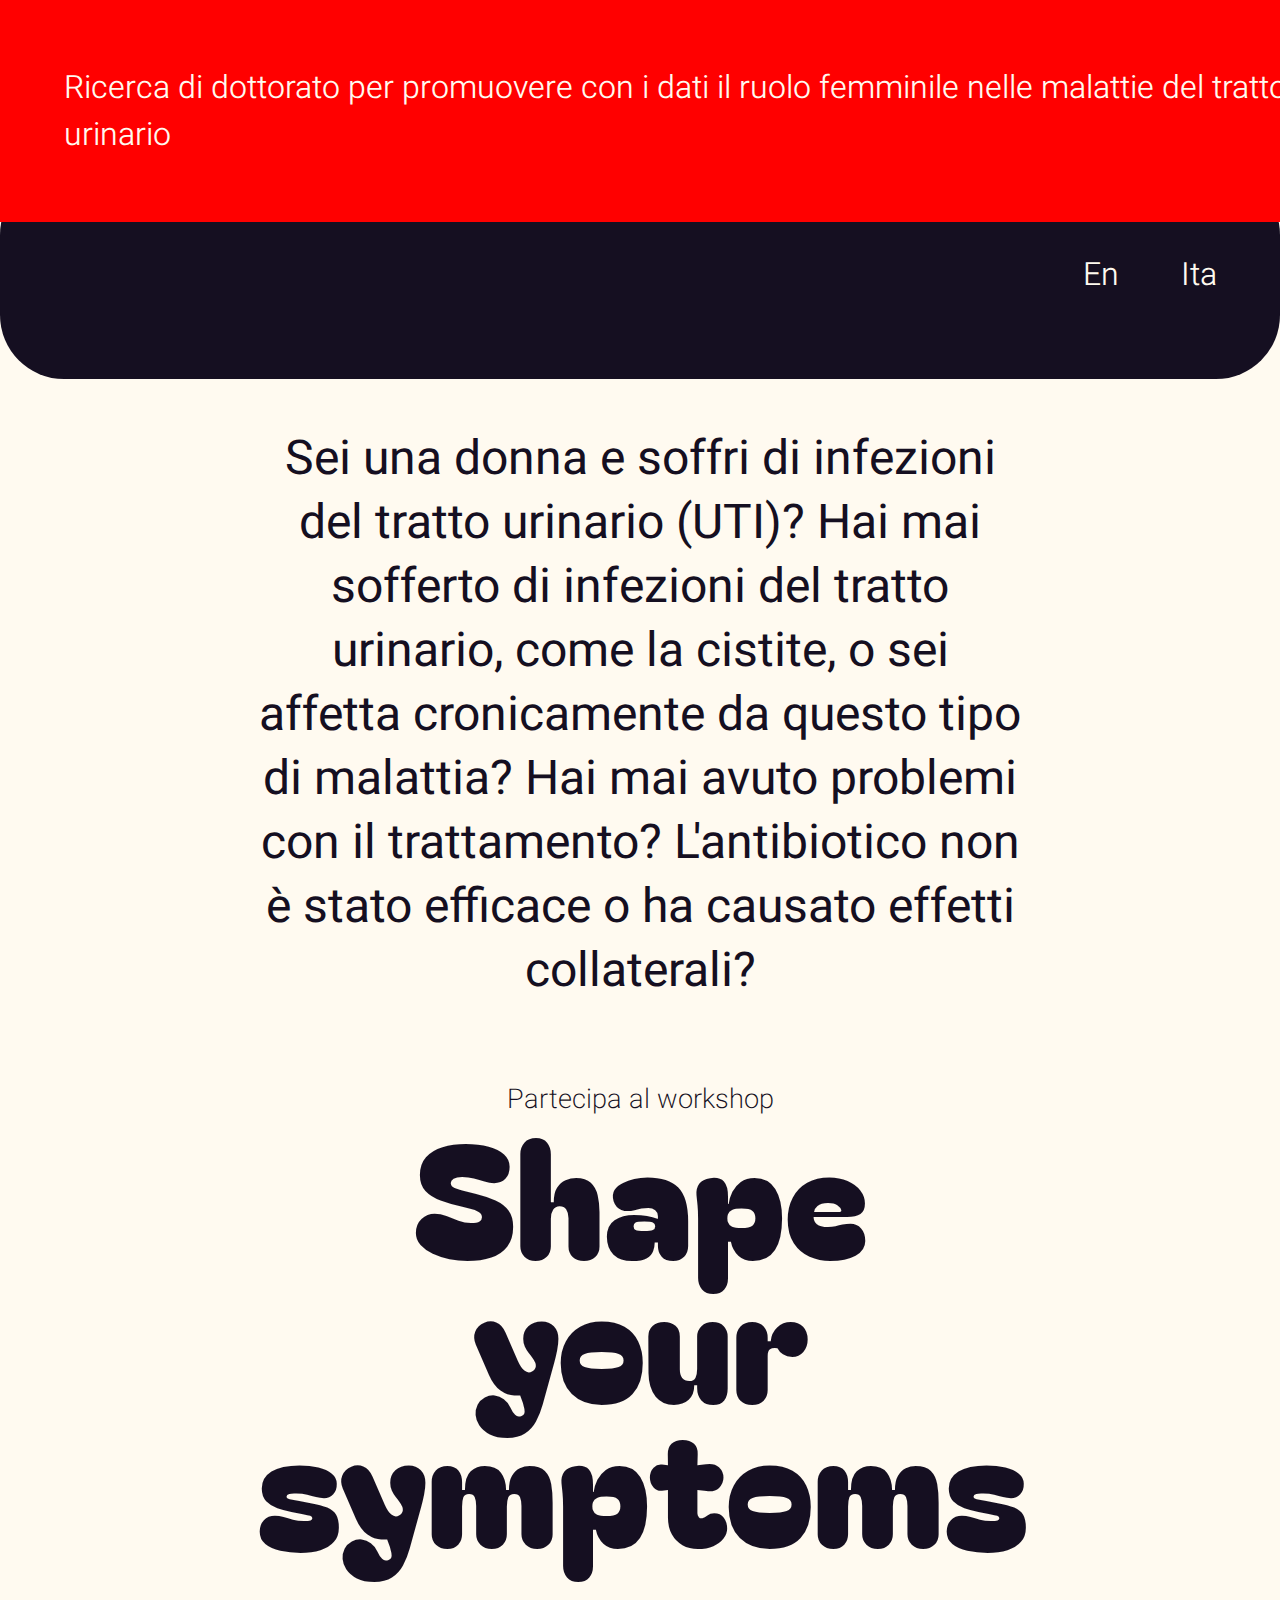
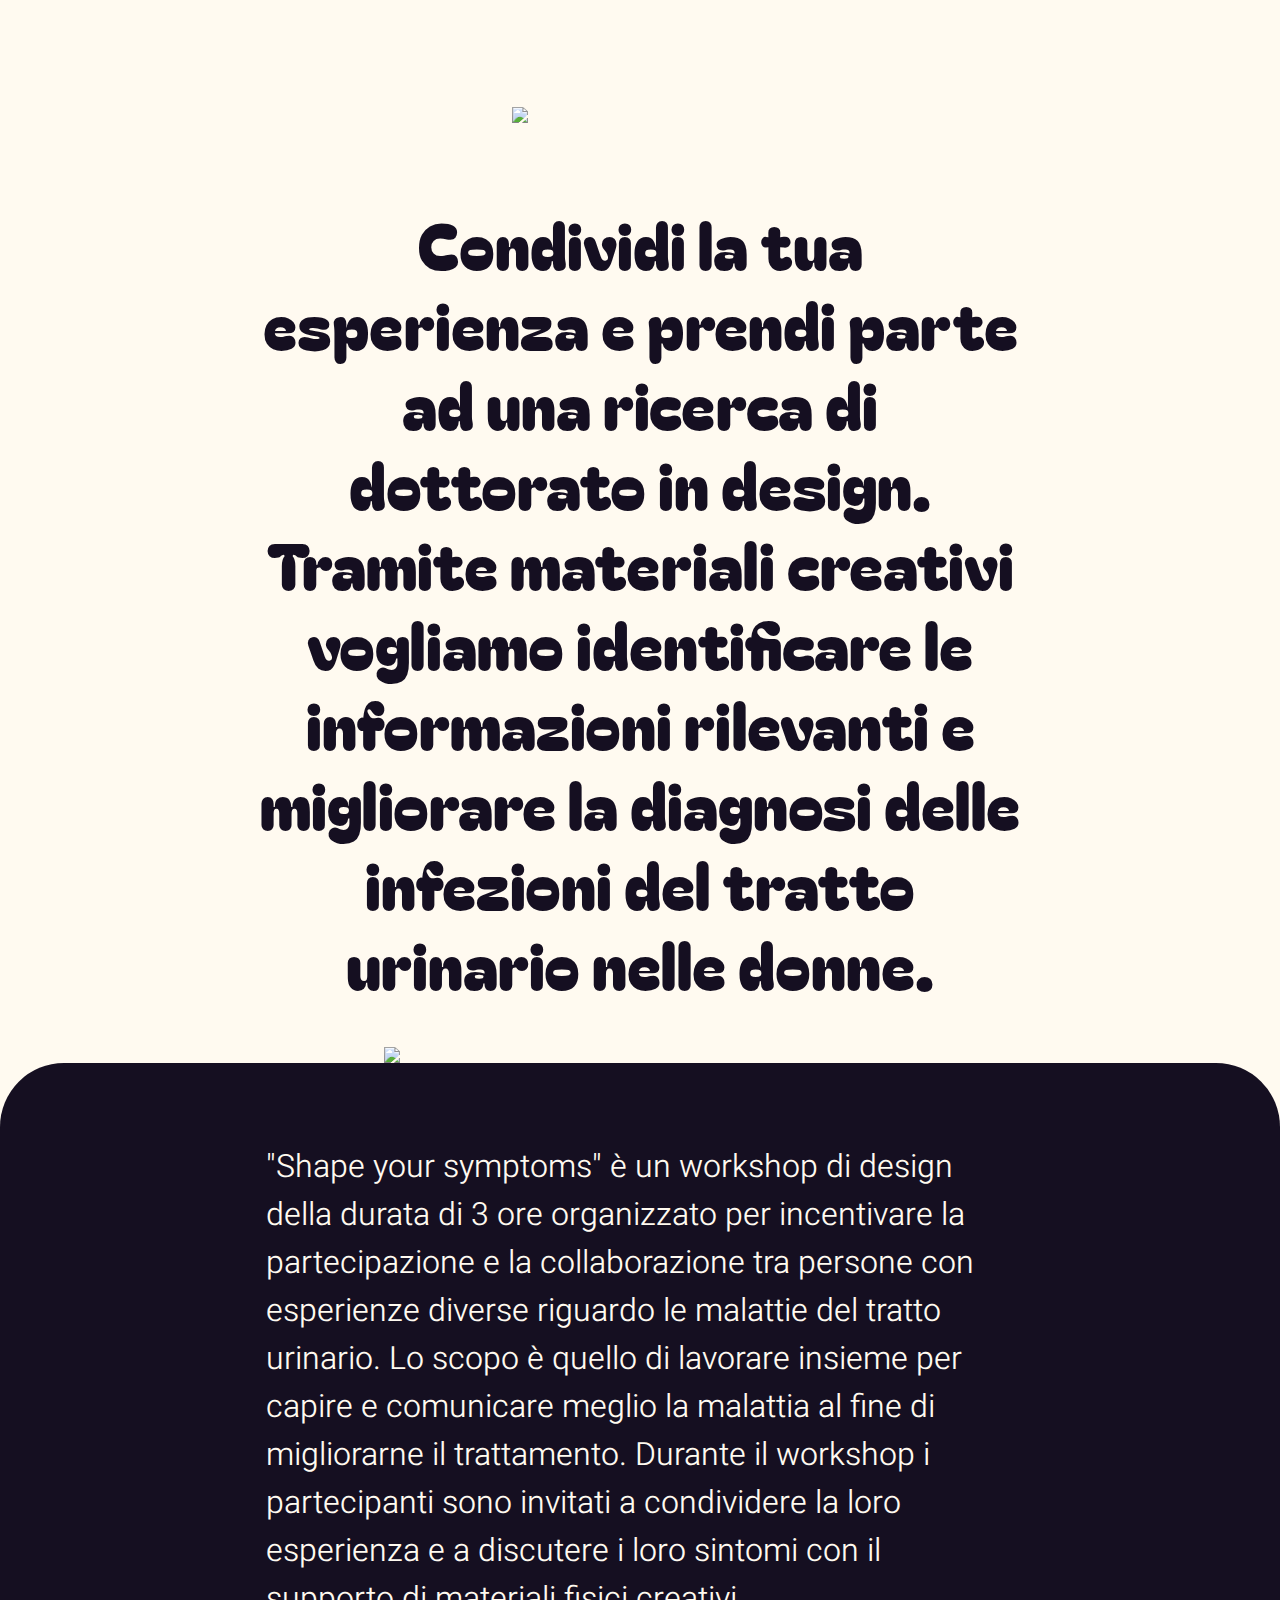
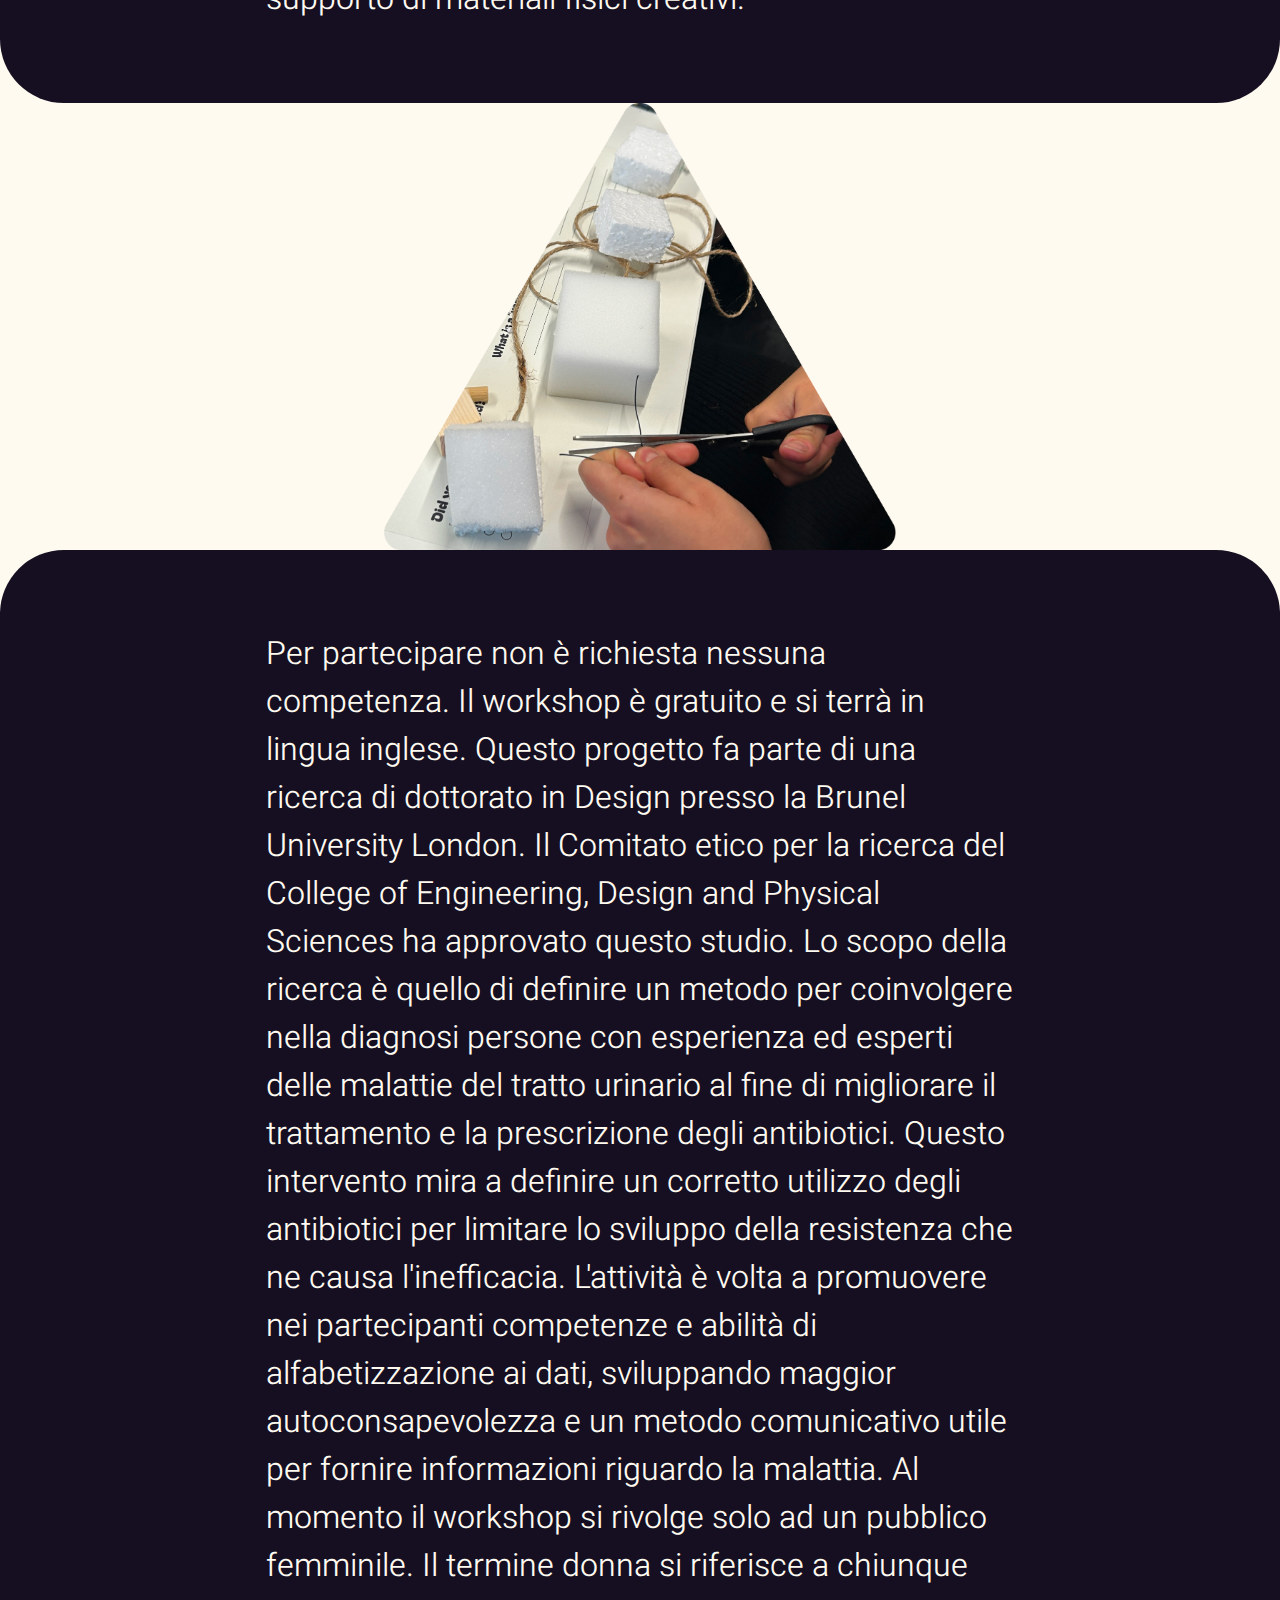
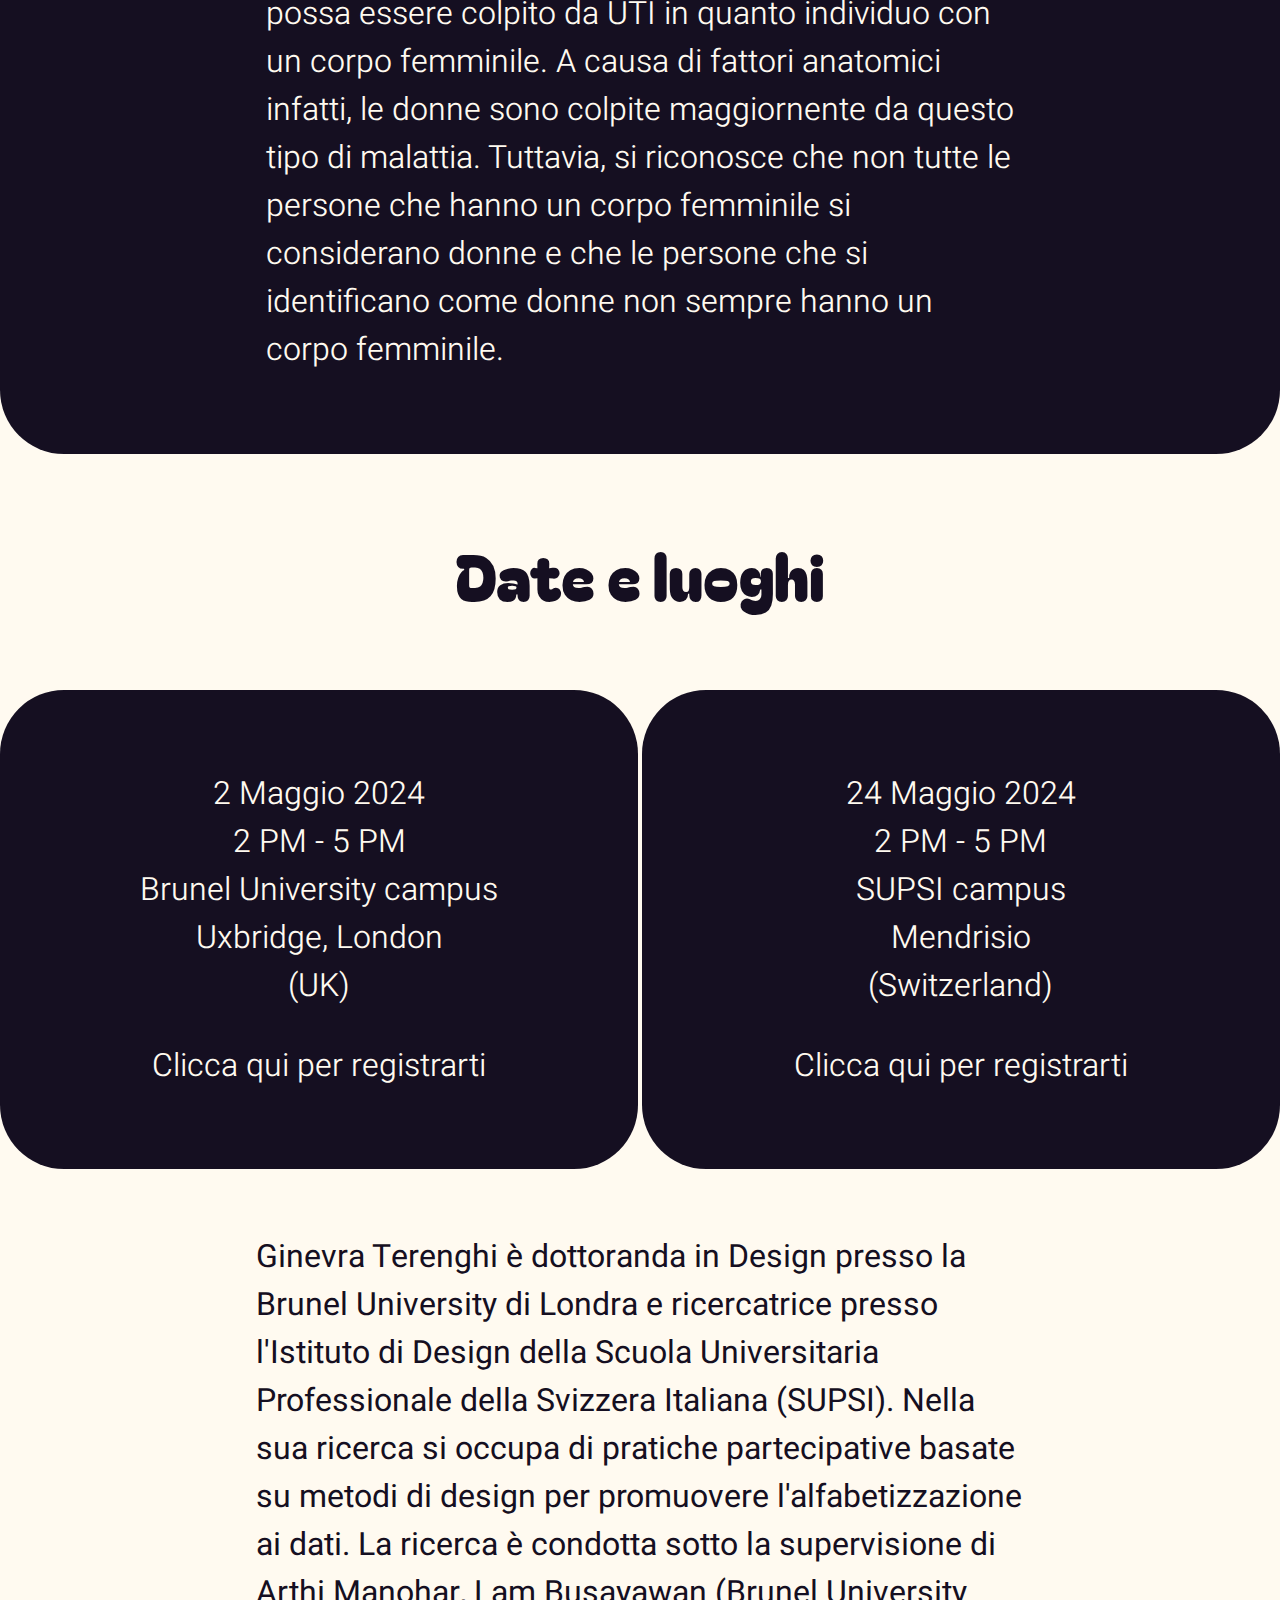
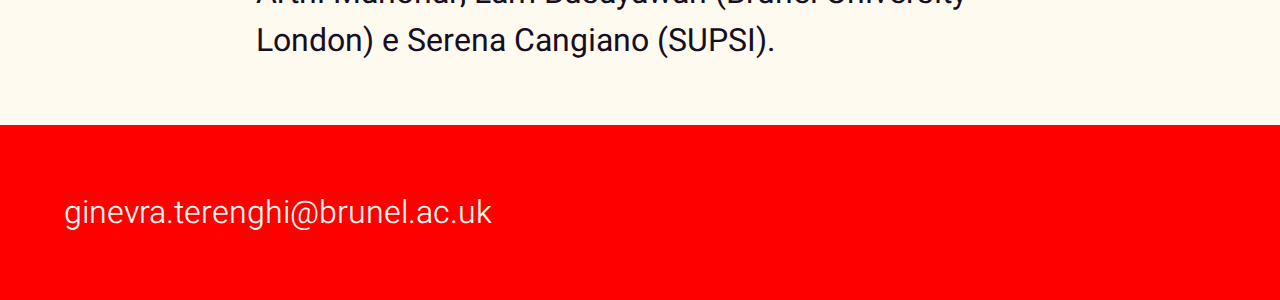
==== commit d87cc5f4: "link to registration and adjustments after review" ====
--- a/shape-your-symptoms-ita.html
+++ b/shape-your-symptoms-ita.html
@@ -149,7 +149,7 @@
 
 	<section class="block">
 		<p class="text-special space">
-			Condividi la tua esperienza e prendi parte alla ricerca per identificare le informazioni rilevanti per migliorare la diagnosi delle infezioni del tratto urinario nelle donne.
+			Condividi la tua esperienza e prendi parte ad una ricerca di dottorato in design. Tramite materiali creativi vogliamo identificare le informazioni rilevanti e migliorare la diagnosi delle infezioni del tratto urinario nelle donne.
 		</p>
 	</section>
 
@@ -159,7 +159,7 @@
 
 	<section class="block-dark">
 		<p class="text-white">
-			"Shape your symptoms" è un workshop di 3 ore organizzato per far sì che le persone con esperienza di malattie del tratto urinario possano scambiarsi informazioni e lavorare insieme ad esperti sanitari per definire le modalità di informazione e comunicazione della malattia al fine di migliorarne il trattamento. Durante il workshop i partecipanti sono invitati a condividere la loro esperienza e a discutere i loro sintomi con il supporto di diversi materiali.
+			"Shape your symptoms" è un workshop di design della durata di 3 ore organizzato per incentivare la partecipazione e la collaborazione tra persone con esperienze diverse riguardo le malattie del tratto urinario. Lo scopo è quello di lavorare insieme per capire e comunicare meglio la malattia al fine di migliorarne il trattamento. Durante il workshop i partecipanti sono invitati a condividere la loro esperienza e a discutere i loro sintomi con il supporto di materiali fisici creativi.
 		</p>
 	</section>
 
@@ -179,17 +179,67 @@
 		</p>
 	</section>
 
+
+
+
+
+
+
+
+
+	<div class="container-workshop">
+
+		<section class="block-workshop-left">
+			<p class="text-workshop">
+				2 Maggio 2024
+				<br>2 PM - 5 PM
+				<br>Brunel University campus 
+				<br>Uxbridge, London
+				<br>(UK)
+			</p>
+			
+			<p class="link-registration">
+				<a href="https://forms.office.com/e/2D7YC5SaD6" target="_blank">Clicca qui per registrarti</a>
+			</p>
+		</section>
+
+
+		<section class="block-workshop-right">
+			<p class="text-workshop">
+				24 Maggio 2024
+				<br>2 PM - 5 PM
+				<br>SUPSI campus 
+				<br>Mendrisio
+				<br>(Switzerland)
+			</p>
+			
+			<p class="link-registration">
+				<a href="https://forms.office.com/e/XMLJAUS5BE" target="_blank">Clicca qui per registrarti</a>
+			</p>
+		</section>
+
+	</div>
+
+	
+
+
+
+
+
+<!-- 
+	VECCHIO ORDINE DI REGISTRAZIONE CON UNICO LINK
+	
 	<section class="block">
 	
 		<div class="container">
 			<div class="box box1">
 				<p class="text-dark">
-					2 Maggio, 2024 - Giovedì pomeriggio
+					2 May, 2024 - Thursday afternoon
 				</p>
 			</div>
 			<div class="box box2">
 				<p class="text-dark">
-					Brunel University London (UK)
+					Brunel University London, Uxbridge
 				</p>
 			</div>
 		</div>
@@ -201,7 +251,7 @@
 		<div class="container">
 			<div class="box box1">
 				<p class="text-dark">
-					24 Maggio, 2024 - Venerdì pomeriggio
+					24 May, 2024 - Friday afternoon
 				</p>
 			</div>
 			<div class="box box2 space">
@@ -213,19 +263,21 @@
 	
 	</section>
 
-	<!-- register here --->
+
+
 		<section class="header-first">
 			<p class="shape-top">
-				<a href="https://forms.office.com/pages/responsepage.aspx?id=sZetTDVZA0GoZletmKFRfliASOpH655BlayQ9qJbtXpUMEQzQVNXMjlOWEQzQ1RLNllTWk9QUE1ZMS4u" target="_blank">Registrati qui</a>
+				<a href="https://forms.office.com/pages/responsepage.aspx?id=sZetTDVZA0GoZletmKFRfliASOpH655BlayQ9qJbtXpUMEQzQVNXMjlOWEQzQ1RLNllTWk9QUE1ZMS4u" target="_blank">Register here for the workshop in Mendrisio (CH)</a>
 			</p>
 		</section>
-	
-	<section class="block-dark-last">
-		<p class="text-white">
-			Ginevra Terenghi è dottoranda in Design presso la Brunel University di Londra e ricercatrice presso l'Istituto di Design della Scuola Universitaria Professionale della Svizzera Italiana (SUPSI). Nella sua ricerca si occupa di pratiche partecipative basate su metodi di design per promuovere l'alfabetizzazione ai dati.
-		</p>
-	</section>
-
+-->
+	
+	
+<section class="block">
+	<p class="text-author">
+		Ginevra Terenghi è dottoranda in Design presso la Brunel University di Londra e ricercatrice presso l'Istituto di Design della Scuola Universitaria Professionale della Svizzera Italiana (SUPSI). Nella sua ricerca si occupa di pratiche partecipative basate su metodi di design per promuovere l'alfabetizzazione ai dati. La ricerca è condotta sotto la supervisione di Arthi Manohar, Lam Busayawan (Brunel University London) e Serena Cangiano (SUPSI).
+	</p>
+</section>
 
 	<!-- mail --->
 	<section class="header-first">
@@ -246,3 +298,6 @@
 
 </body>
 
+
+
+
--- a/css/shape-your-symptoms.css
+++ b/css/shape-your-symptoms.css
@@ -114,6 +114,22 @@
 
   }
 
+  .link-registration {
+	font-family: "Heebo", sans-serif;
+  	font-optical-sizing: auto;
+  	font-weight: 300;
+  	font-style: normal;
+	font-size: 1rem;
+	color: #FFFAF0;
+	text-decoration: none;
+	padding-left:0rem;
+	text-align: center;
+
+  }
+
+
+
+
   .shape-top a {
 	font-family: "Heebo", sans-serif;
   	font-optical-sizing: auto;
@@ -134,6 +150,26 @@
 	
   }
 
+  .link-registration a {
+	font-family: "Heebo", sans-serif;
+  	font-optical-sizing: auto;
+  	font-weight: 300;
+  	font-style: normal;
+	color: #FFFAF0;
+	text-decoration: none;
+	
+  }
+
+  .link-registration :hover {
+	font-family: "Heebo", sans-serif;
+  	font-optical-sizing: auto;
+  	font-weight: 600;
+  	font-style: normal;
+	color: #FFFAF0;
+	text-decoration: none;
+	
+  }
+
   .language-top {
 	font-family: "Heebo", sans-serif;
   	font-optical-sizing: auto;
@@ -155,15 +191,43 @@
 	text-align: center;
   }
 
-  .text-white {
-	font-family: "Heebo", sans-serif;
-  	font-optical-sizing: auto;
-  	font-weight: 300;
+  .text-author {
+	font-family: "Heebo", sans-serif;
+  	font-optical-sizing: auto;
+  	font-weight: 400;
   	font-style: normal;
 	font-size: 1rem;
 	line-height: 1.5rem;
-	color: #FFFAF0;
-	text-align: left;
+	color: #150F21;
+	text-align: left;
+	padding-bottom:1rem;
+	padding-top:1rem;
+	
+  }
+
+  .text-white {
+	font-family: "Heebo", sans-serif;
+  	font-optical-sizing: auto;
+  	font-weight: 300;
+  	font-style: normal;
+	font-size: 1rem;
+	line-height: 1.5rem;
+	color: #FFFAF0;
+	text-align: left;
+	width: 100%;
+	margin-left: auto;
+	margin-right: auto;
+  }
+
+  .text-workshop {
+	font-family: "Heebo", sans-serif;
+  	font-optical-sizing: auto;
+  	font-weight: 300;
+  	font-style: normal;
+	font-size: 1rem;
+	line-height: 1.5rem;
+	color: #FFFAF0;
+	text-align: center;
 	width: 100%;
 	margin-left: auto;
 	margin-right: auto;
@@ -251,10 +315,8 @@
   }
 
 .block {
-	padding:0rem;
-	width: 80%;
-	margin-left: auto;
-	margin-right: auto;
+	margin-left: 1rem;
+	margin-right: 1rem;
 }
 
 .block-pic {
@@ -294,6 +356,12 @@
 	margin-bottom:0rem;
 }
 
+.container-workshop {
+    width: 100%;
+	padding-top:0rem;
+	margin-bottom:0rem;
+}
+
 .box {
     width: 100%; /* Adjusts the width of each box to fit side by side in the container */
     padding-top: 0;
@@ -310,6 +378,23 @@
 	width: 50%;
 	padding-top: 0;
 }
+
+.w1 {
+	align-items: left;
+	padding: 0rem;
+	margin: 0rem;
+	padding-top: 0;
+	width: 90%;
+}
+
+.w2 {
+	align-items: right;
+	padding: 0rem;
+	margin: 0rem;
+	padding-top: 0;
+	width: 90%;
+}
+
 
 .container-language {
     display: flex;
@@ -343,8 +428,34 @@
 }
 
 
-
-
+.block-workshop-left {
+	padding:1rem;
+	padding-top: 1rem;
+	padding-bottom: 1rem;
+	background-color: #150F21;
+	border-radius: 4rem;
+	margin-bottom:0rem;
+	margin-top:0rem;
+}
+
+.block-workshop-right {
+	padding:1rem;
+	padding-top: 1rem;
+	padding-bottom: 1rem;
+	background-color: #150F21;
+	border-radius: 4rem;
+	margin-bottom:0rem;
+	margin-top:0.2rem;
+}
+
+.block-author {
+	padding:0rem;
+	padding-top:3rem;
+	padding-bottom:3rem;
+	width: 1%;
+	margin-left: auto;
+	margin-right: auto;
+}
 
 
 
@@ -407,6 +518,30 @@
 	margin-top:0rem;
 }
 
+.block-workshop-left {
+	padding:1rem;
+	padding-top: 3rem;
+	margin-right:0.1rem;
+	padding-bottom: 3rem;
+	background-color: #150F21;
+	border-radius: 4rem;
+	margin-bottom:0rem;
+	margin-top:0rem;
+	width: 48%;
+}
+
+.block-workshop-right {
+	padding:1rem;
+	margin-left:0.1rem;
+	padding-top: 3rem;
+	padding-bottom: 3rem;
+	background-color: #150F21;
+	border-radius: 4rem;
+	margin-bottom:0rem;
+	margin-top:0rem;
+	width: 48%;
+}
+
 .block-dark-first {
 	padding:2rem;
 	padding-top: 3rem;
@@ -443,6 +578,15 @@
 	margin-right: auto;
 }
 
+.block-author {
+	padding:0rem;
+	padding-top:3rem;
+	padding-bottom:3rem;
+	width: 60%;
+	margin-left: auto;
+	margin-right: auto;
+}
+
 
 .text-little {
 	font-family: "Heebo", sans-serif;
@@ -537,4 +681,76 @@
 	margin-bottom:3rem;
 }
 
+.w1 {
+	padding: 0rem;
+	margin: 0rem;
+	padding-top: 0;
+	width: 48%;
+}
+
+.w2 {
+	padding: 0rem;
+	margin: 0rem;
+	padding-top: 0;
+	width: 48%;
+}
+
+.container-workshop {
+    display: flex;
+    width: 100%;
+	padding-top:2rem;
+	margin-bottom:0rem;
+}
+
+.text-author {
+	font-family: "Heebo", sans-serif;
+  	font-optical-sizing: auto;
+  	font-weight: 400;
+  	font-style: normal;
+	font-size: 2rem;
+	line-height: 3rem;
+	color: #150F21;
+	text-align: left;ì
+  }
+  
+  .text-workshop {
+	font-family: "Heebo", sans-serif;
+  	font-optical-sizing: auto;
+  	font-weight: 300;
+  	font-style: normal;
+	font-size: 2rem;
+	line-height: 3rem;
+	color: #FFFAF0;
+	text-align: center;
+	width: 100%;
+	margin-left: auto;
+	margin-right: auto;
+  }
+
+  .link-registration {
+	font-family: "Heebo", sans-serif;
+  	font-optical-sizing: auto;
+  	font-weight: 300;
+  	font-style: normal;
+	font-size: 2rem;
+	color: #FFFAF0;
+	text-decoration: none;
+	padding-left:0rem;
+	text-align: center;
+
+  }
+
+  .text-author {
+	font-family: "Heebo", sans-serif;
+  	font-optical-sizing: auto;
+  	font-weight: 400;
+  	font-style: normal;
+	font-size: 2rem;
+	line-height: 3rem;
+	color: #150F21;
+	text-align: left;
+	padding-bottom:2rem;
+	padding-top:2rem;
+  }
+
 }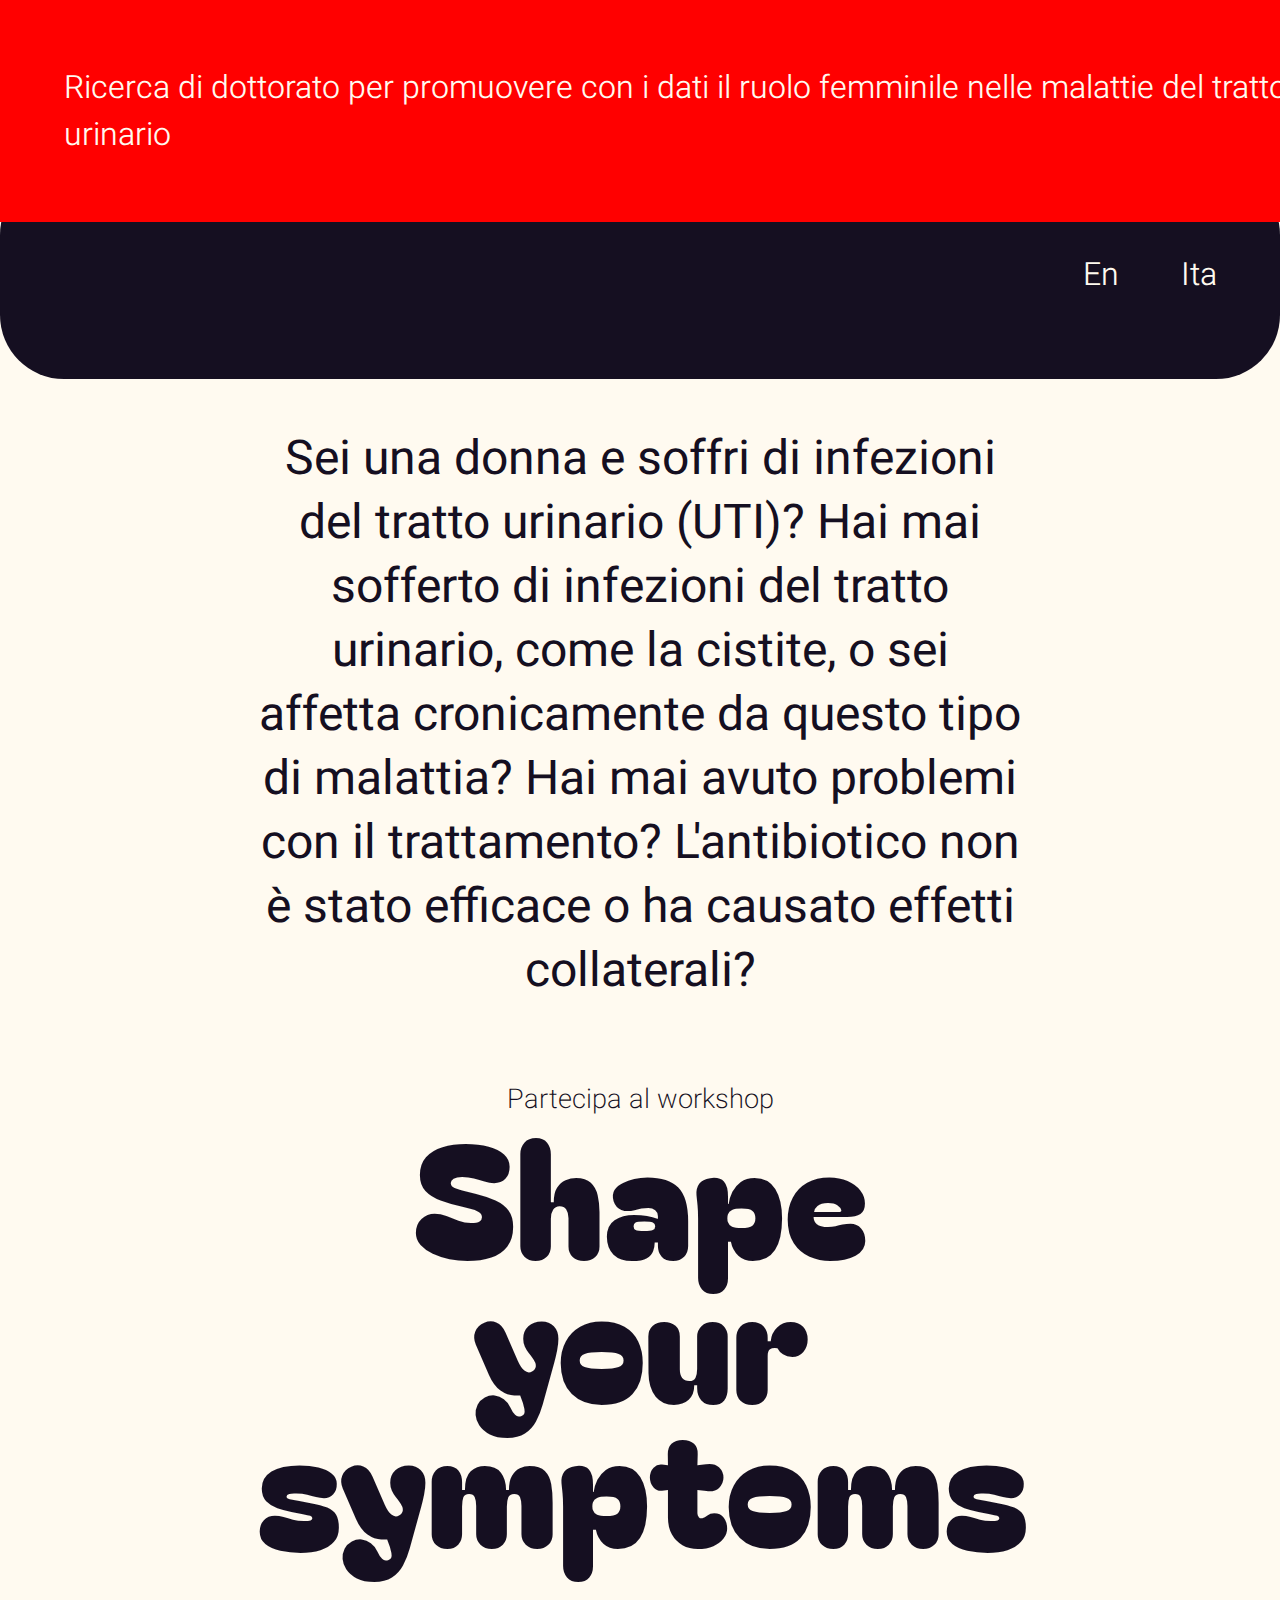
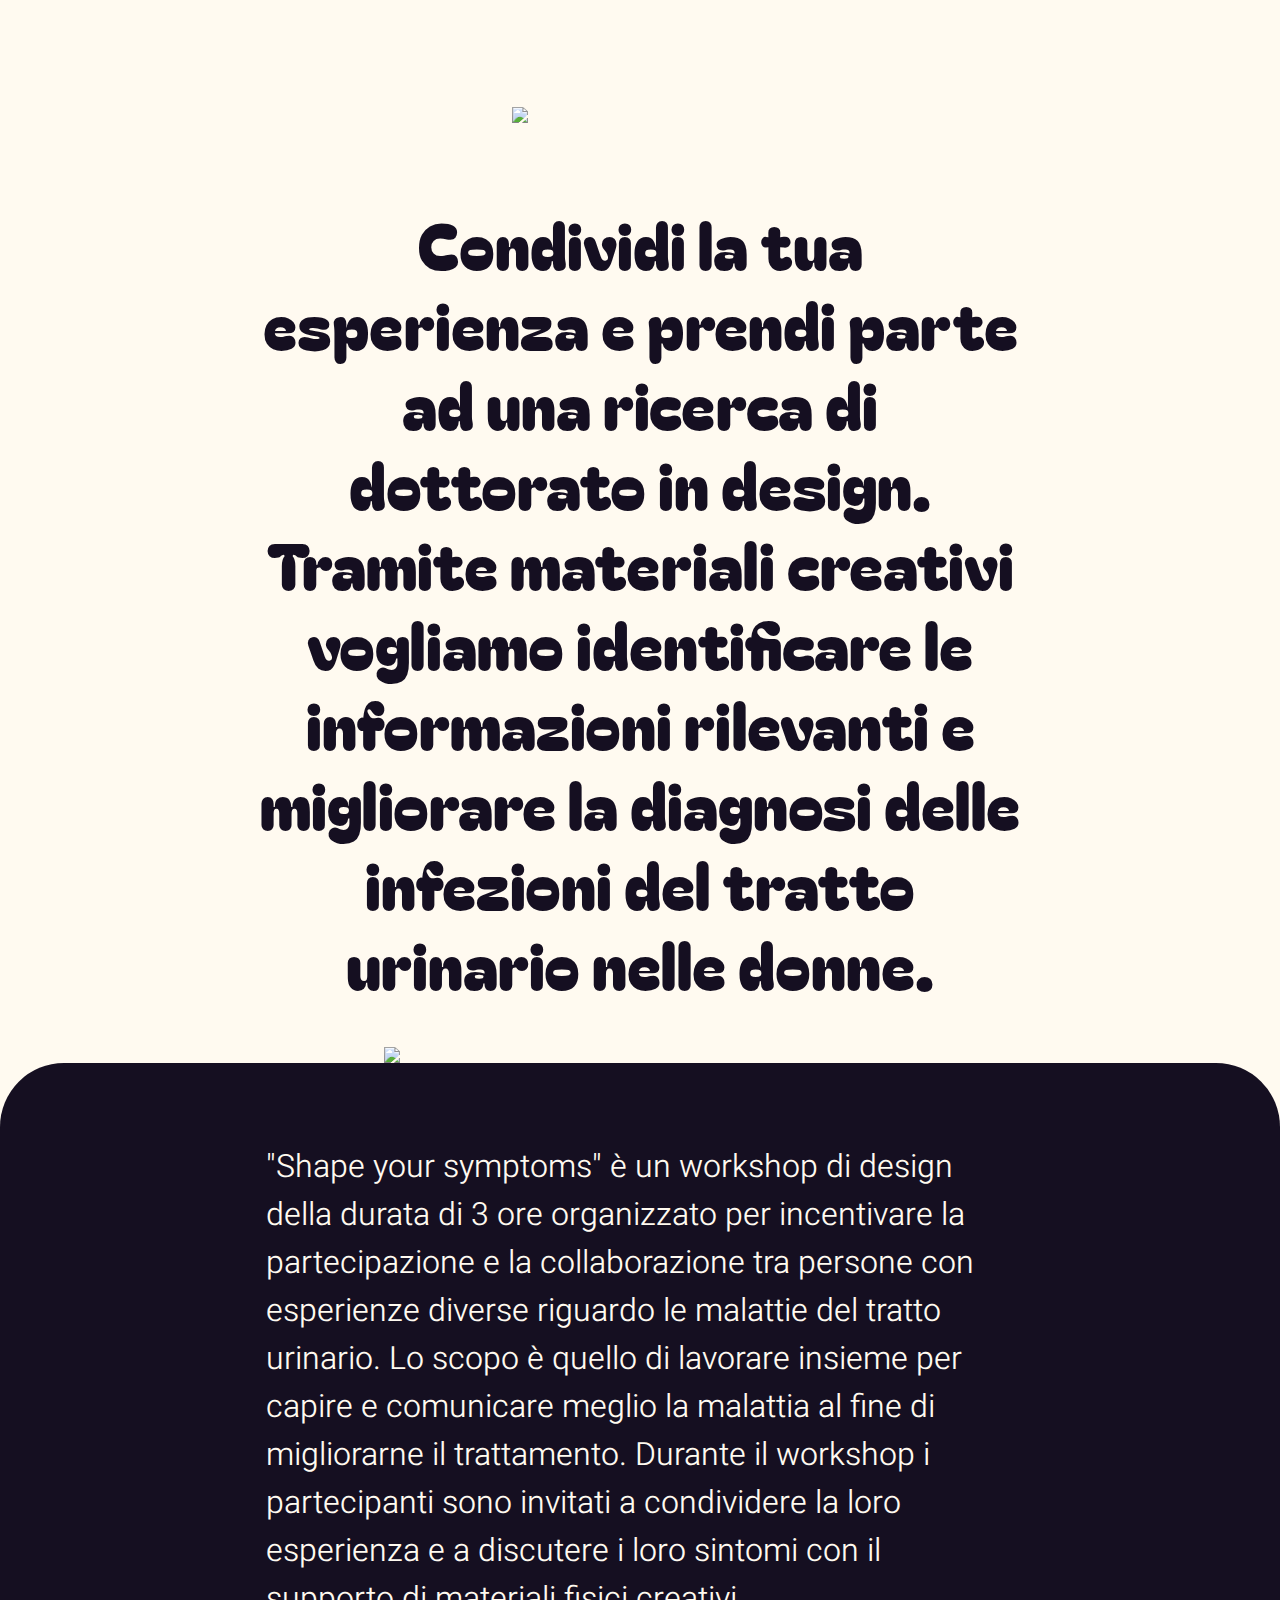
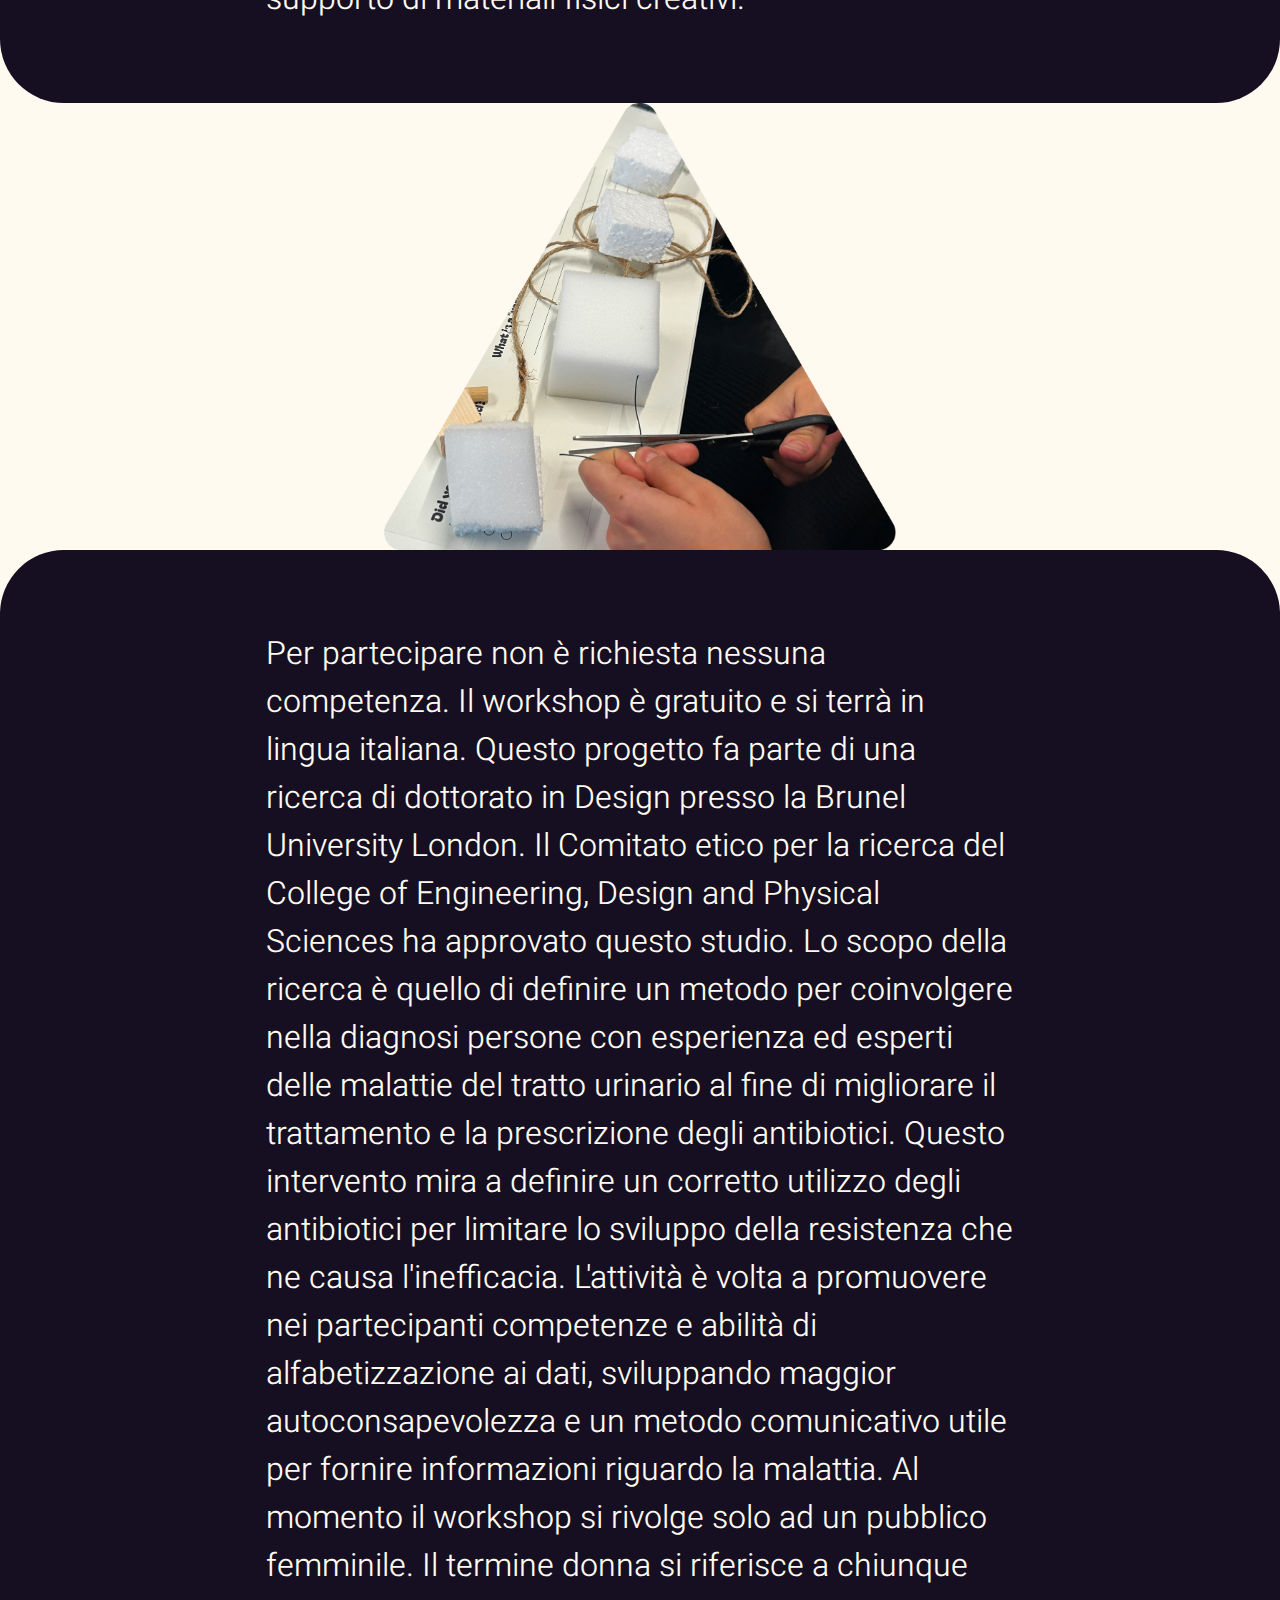
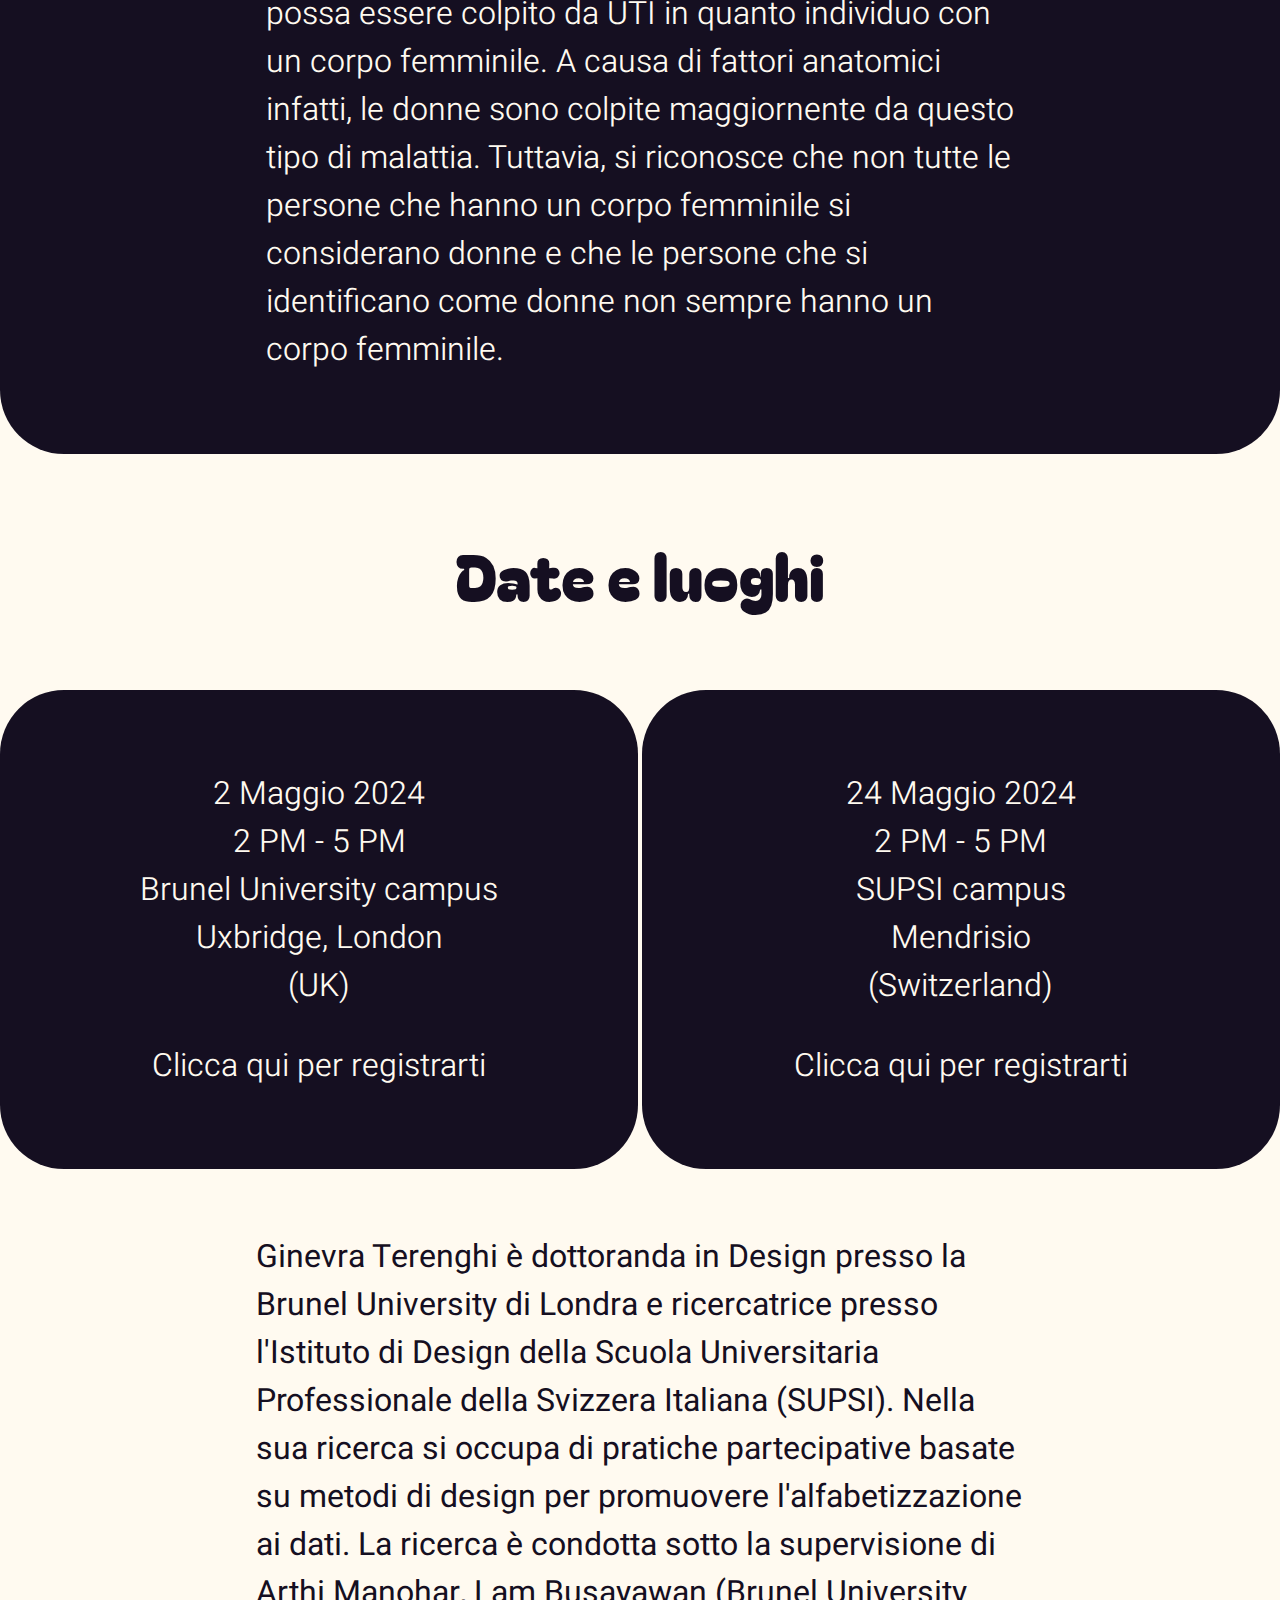
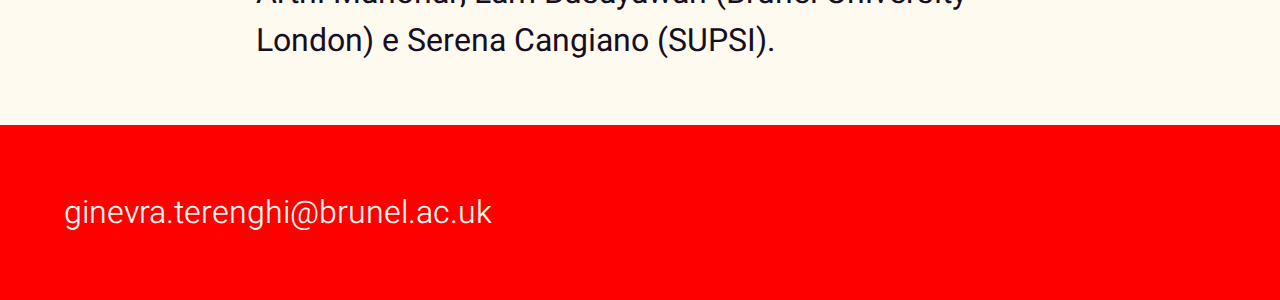
==== commit ba0f5ec5: "language" ====
--- a/shape-your-symptoms-ita.html
+++ b/shape-your-symptoms-ita.html
@@ -169,7 +169,7 @@
 
 	<section class="block-dark">
 		<p class="text-white">
-			Per partecipare non è richiesta nessuna competenza. Il workshop è gratuito e si terrà in lingua inglese. Questo progetto fa parte di una ricerca di dottorato in Design presso la Brunel University London. Il Comitato etico per la ricerca del College of Engineering, Design and Physical Sciences ha approvato questo studio. Lo scopo della ricerca è quello di definire un metodo per coinvolgere nella diagnosi persone con esperienza ed esperti delle malattie del tratto urinario al fine di migliorare il trattamento e la prescrizione degli antibiotici. Questo intervento mira a definire un corretto utilizzo degli antibiotici per limitare lo sviluppo della resistenza che ne causa l'inefficacia. L'attività è volta a promuovere nei partecipanti competenze e abilità di alfabetizzazione ai dati, sviluppando maggior autoconsapevolezza e un metodo comunicativo utile per fornire informazioni riguardo la malattia. Al momento il workshop si rivolge solo ad un pubblico femminile. Il termine donna si riferisce a chiunque possa essere colpito da UTI in quanto individuo con un corpo femminile. A causa di fattori anatomici infatti, le donne sono colpite maggiornente da questo tipo di malattia. Tuttavia, si riconosce che non tutte le persone che hanno un corpo femminile si considerano donne e che le persone che si identificano come donne non sempre hanno un corpo femminile.
+			Per partecipare non è richiesta nessuna competenza. Il workshop è gratuito e si terrà in lingua italiana. Questo progetto fa parte di una ricerca di dottorato in Design presso la Brunel University London. Il Comitato etico per la ricerca del College of Engineering, Design and Physical Sciences ha approvato questo studio. Lo scopo della ricerca è quello di definire un metodo per coinvolgere nella diagnosi persone con esperienza ed esperti delle malattie del tratto urinario al fine di migliorare il trattamento e la prescrizione degli antibiotici. Questo intervento mira a definire un corretto utilizzo degli antibiotici per limitare lo sviluppo della resistenza che ne causa l'inefficacia. L'attività è volta a promuovere nei partecipanti competenze e abilità di alfabetizzazione ai dati, sviluppando maggior autoconsapevolezza e un metodo comunicativo utile per fornire informazioni riguardo la malattia. Al momento il workshop si rivolge solo ad un pubblico femminile. Il termine donna si riferisce a chiunque possa essere colpito da UTI in quanto individuo con un corpo femminile. A causa di fattori anatomici infatti, le donne sono colpite maggiornente da questo tipo di malattia. Tuttavia, si riconosce che non tutte le persone che hanno un corpo femminile si considerano donne e che le persone che si identificano come donne non sempre hanno un corpo femminile.
 		</p>
 	</section>
 
